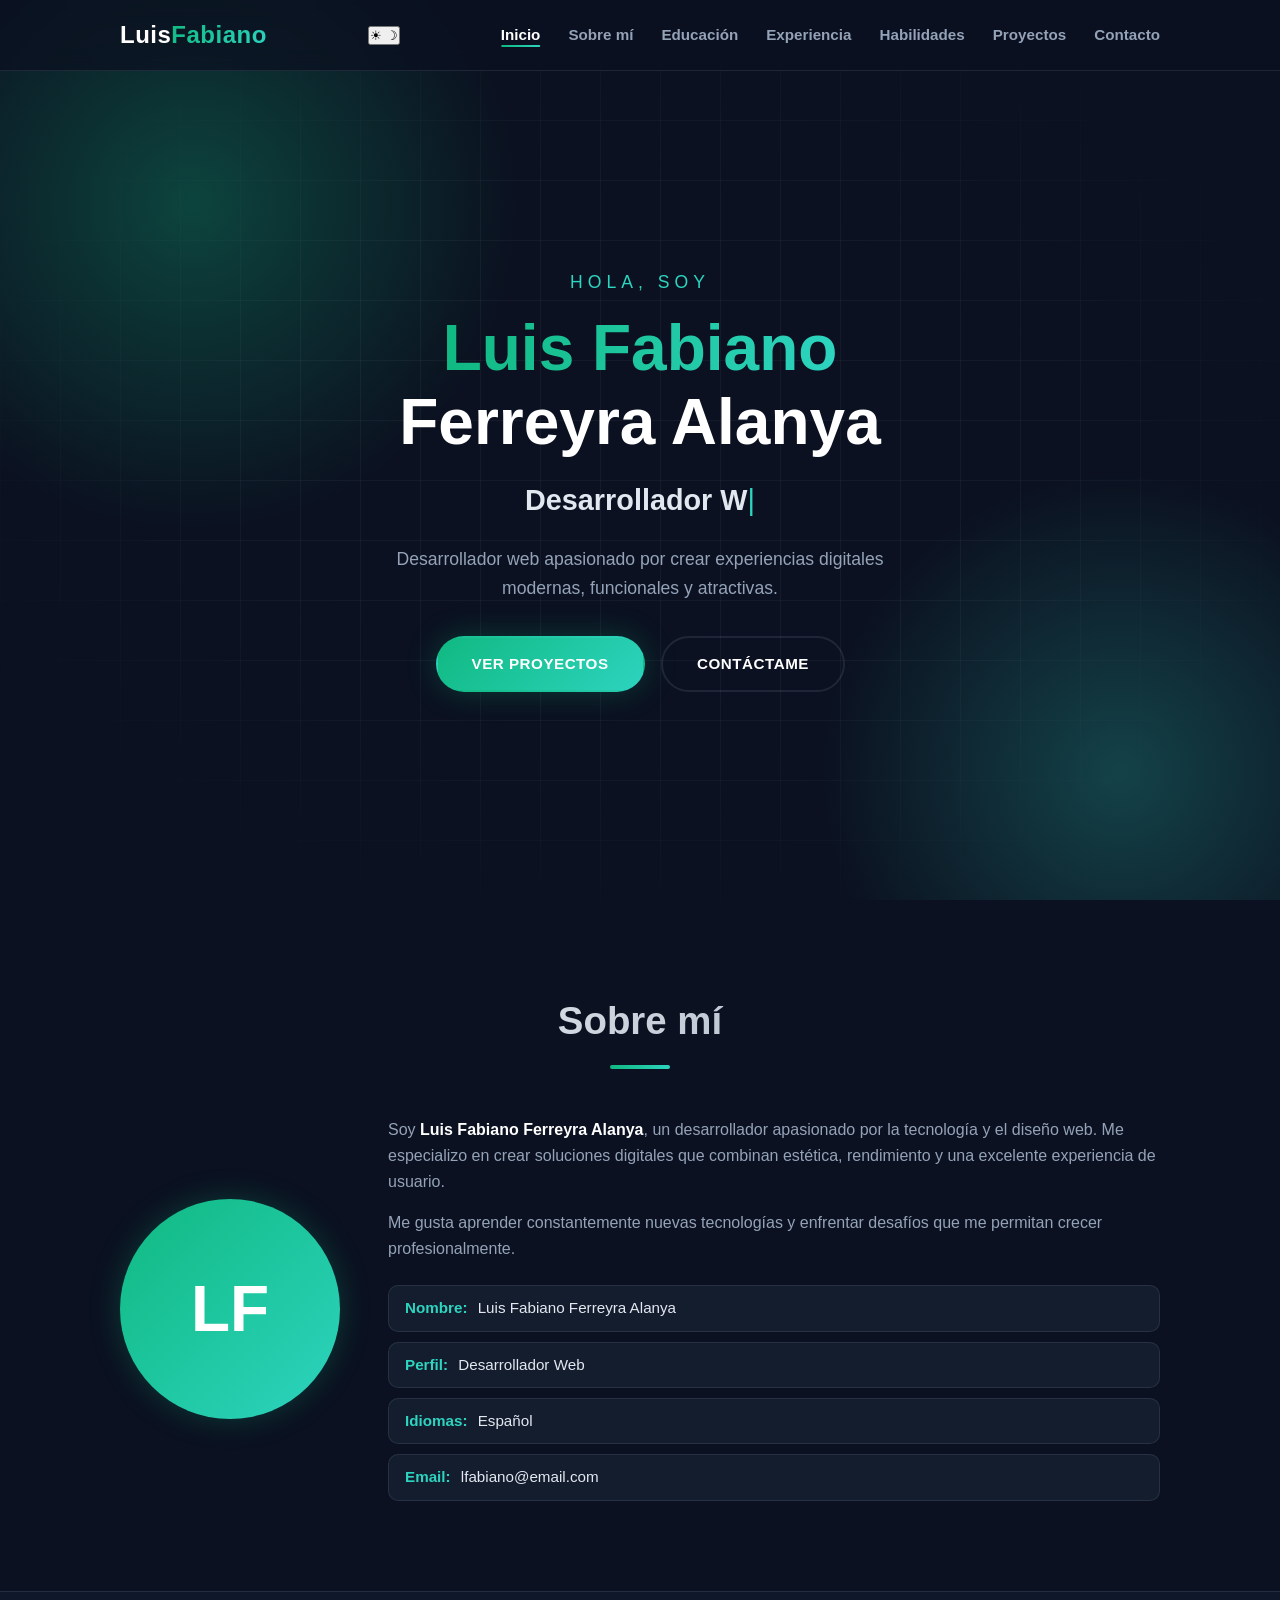
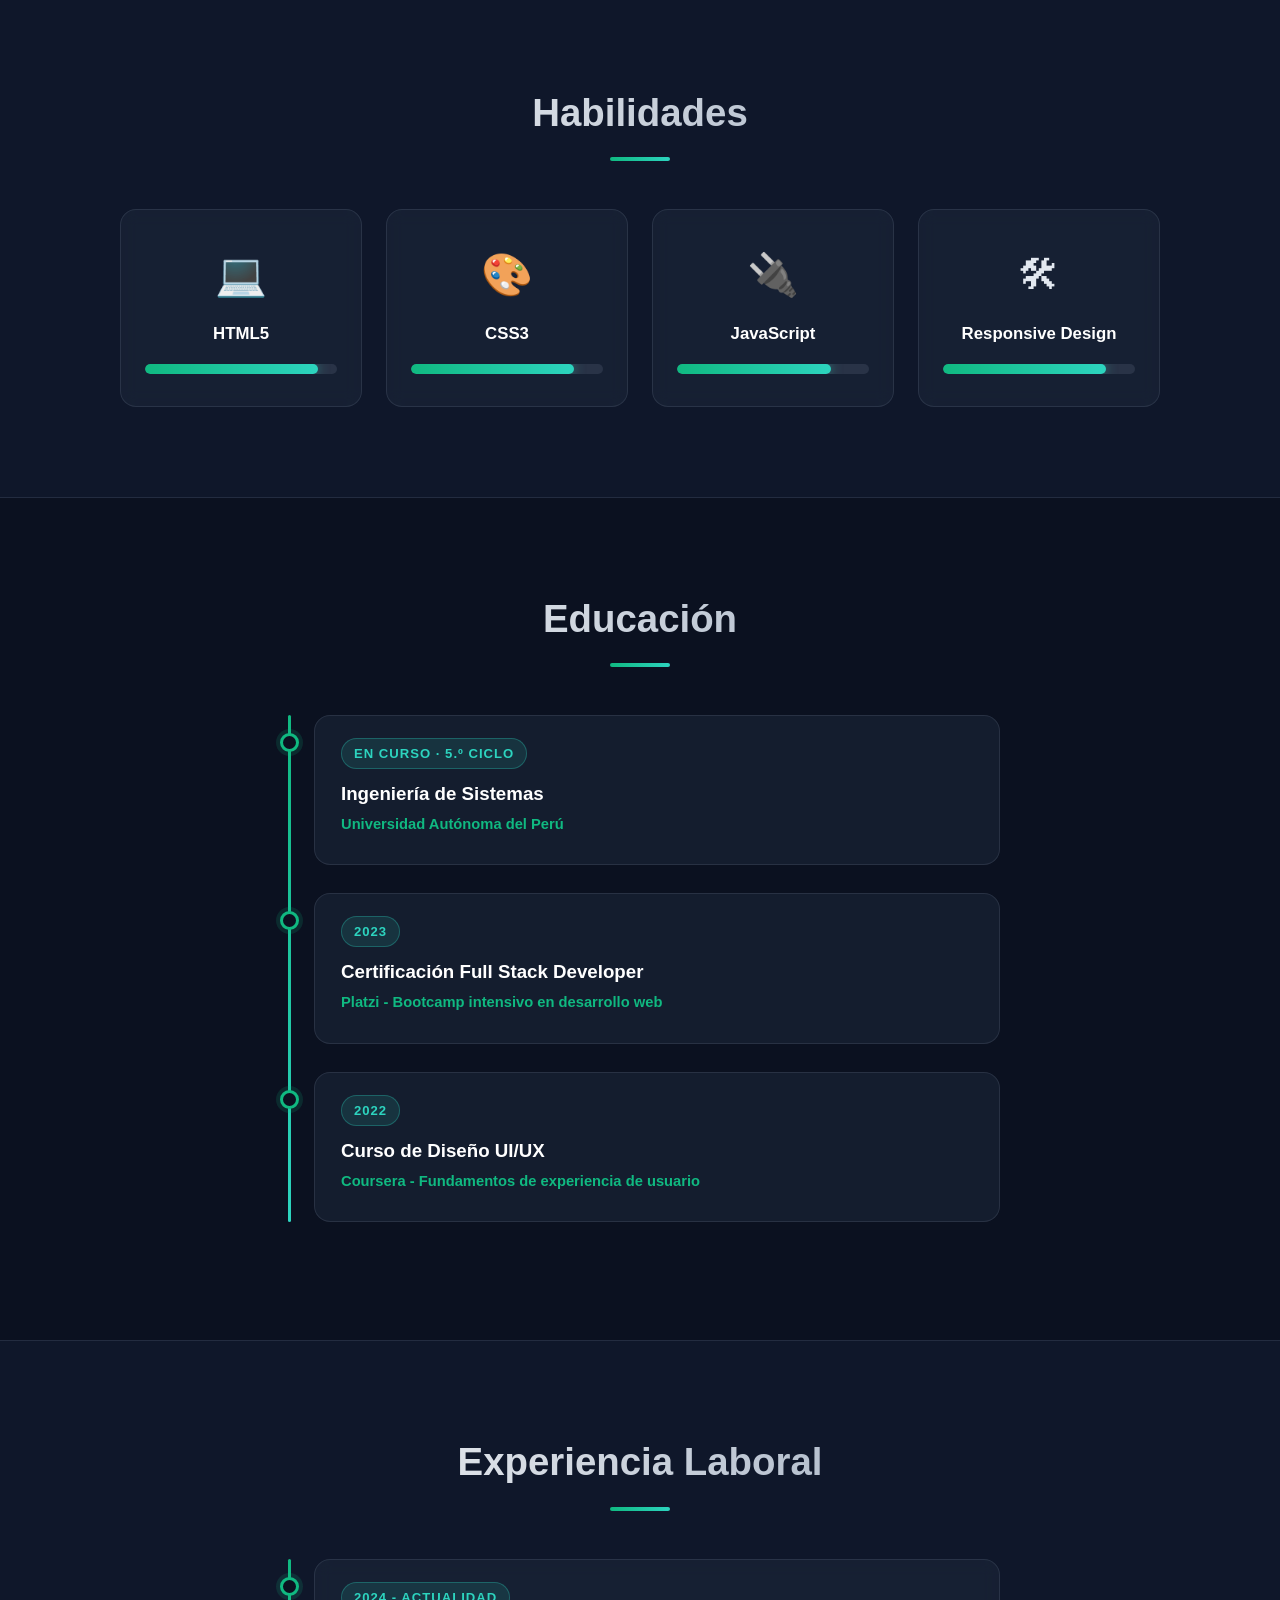
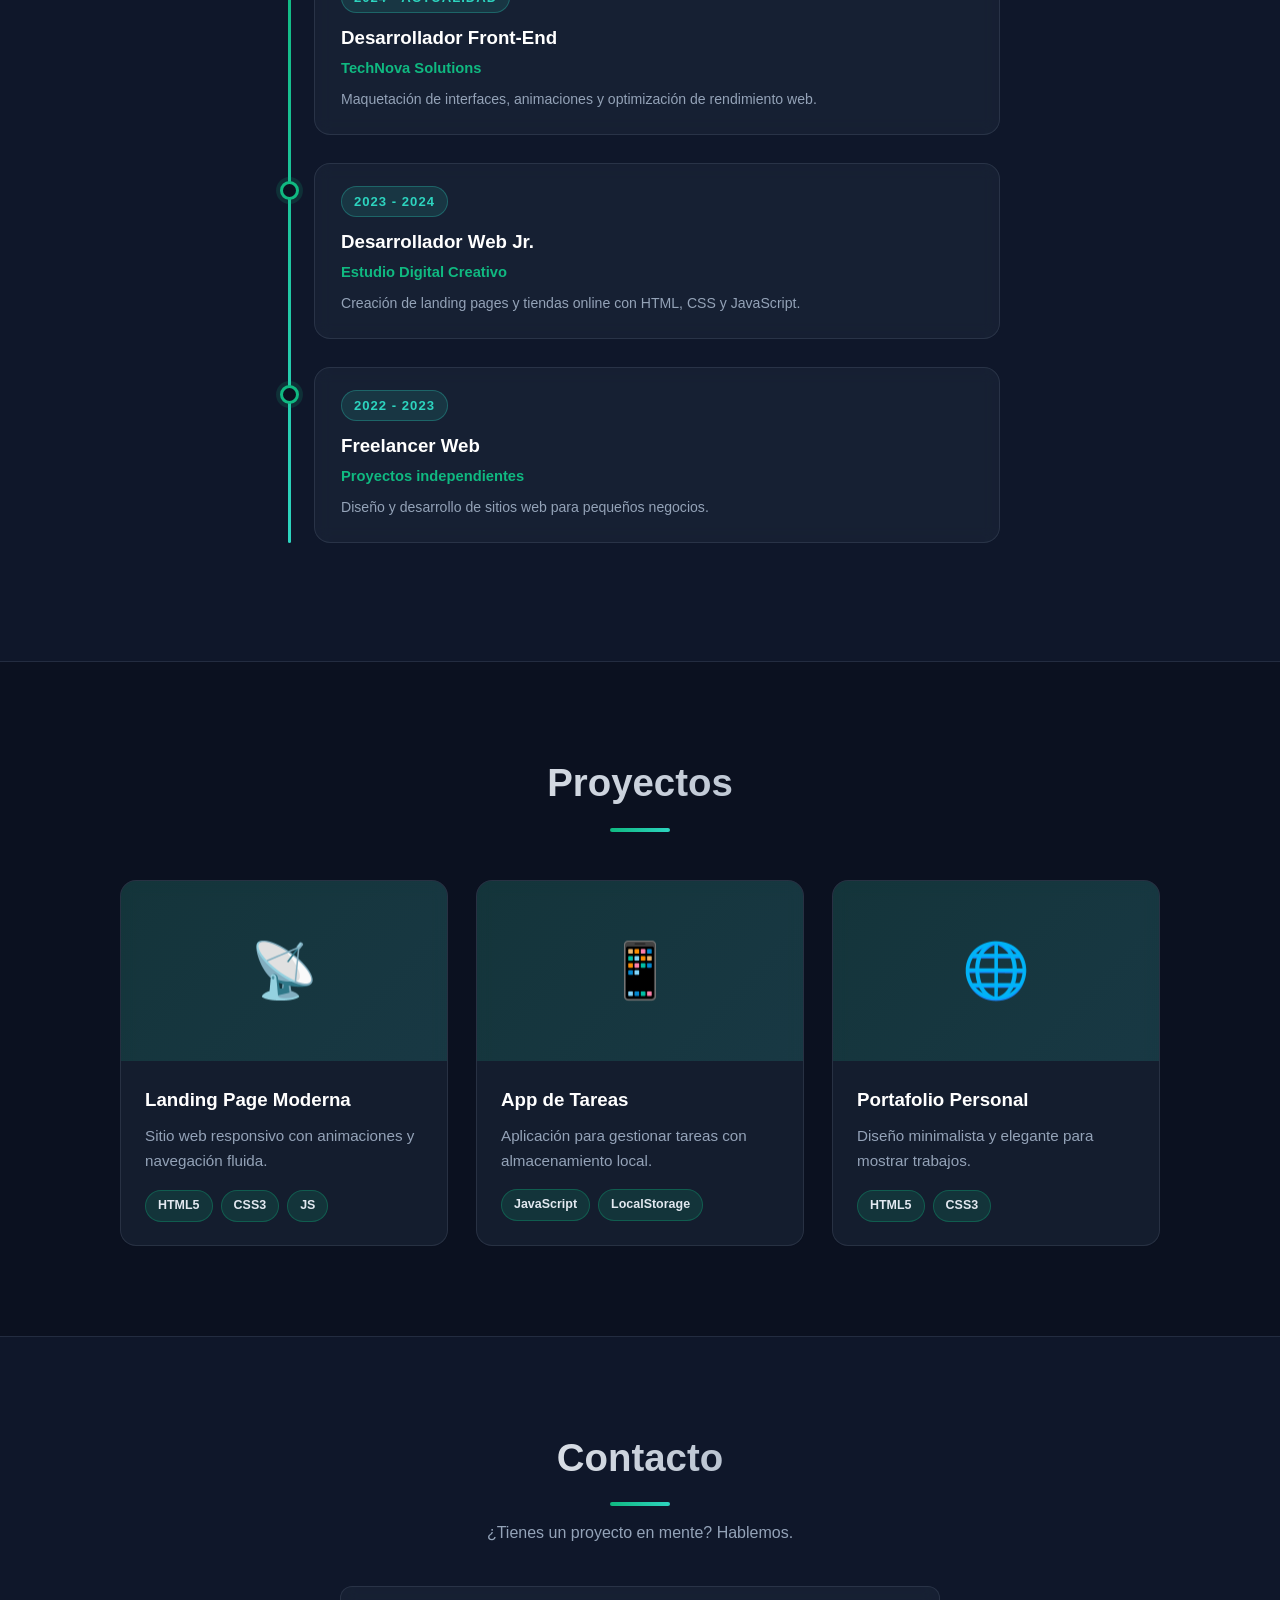
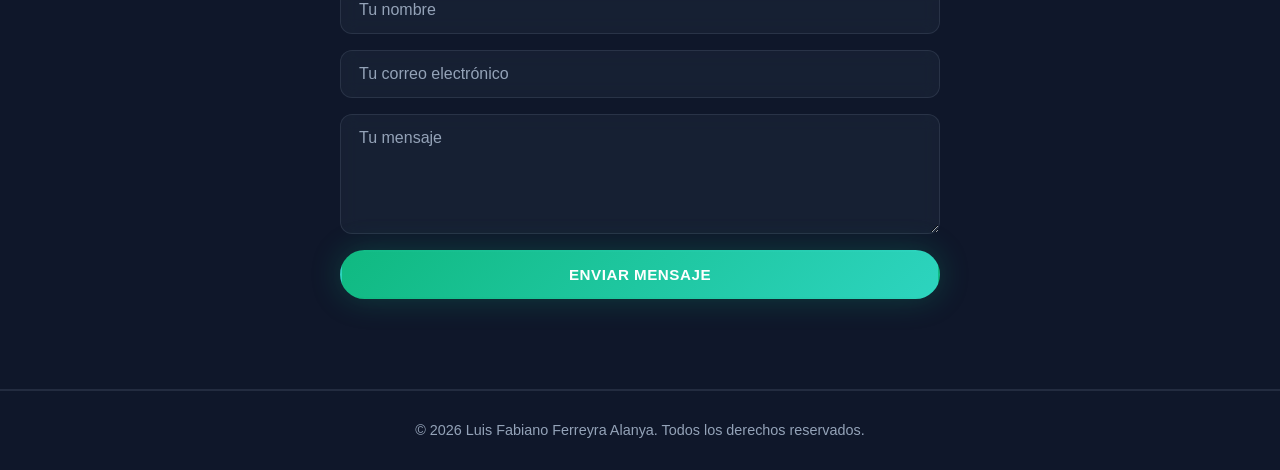
==== index.html @ 4f7f3948 "index.html" ====
<!DOCTYPE html>
<html lang="es">
<head>
  <meta charset="UTF-8">
  <meta name="viewport" content="width=device-width, initial-scale=1.0">
  <meta name="description" content="Portafolio profesional de Luis Fabiano Ferreyra Alanya - Desarrollador Web">
  <title>Luis Fabiano Ferreyra Alanya | Portafolio</title>
  <link rel="stylesheet" href="css/styles.css">
</head>
<body>

  <!-- Barra de navegación -->
  <header class="navbar">
    <div class="navbar__container">
      <a href="#inicio" class="navbar__logo">Luis<span>Fabiano</span></a>
      <div class="navbar__acciones">
        <button class="navbar__tema" id="temaBtn" aria-label="Cambiar tema">
          <span class="icono-sol" aria-hidden="true">&#9728;</span>
          <span class="icono-luna" aria-hidden="true">&#9789;</span>
        </button>
        <button class="navbar__toggle" id="menuToggle" aria-label="Abrir menú">
          <span></span><span></span><span></span>
        </button>
      </div>
      <nav class="navbar__menu" id="navMenu">
        <ul>
          <li><a href="#inicio" class="nav-link">Inicio</a></li>
          <li><a href="#sobre-mi" class="nav-link">Sobre mí</a></li>
          <li><a href="#educacion" class="nav-link">Educación</a></li>
          <li><a href="#experiencia" class="nav-link">Experiencia</a></li>
          <li><a href="#habilidades" class="nav-link">Habilidades</a></li>
          <li><a href="#proyectos" class="nav-link">Proyectos</a></li>
          <li><a href="#contacto" class="nav-link">Contacto</a></li>
        </ul>
      </nav>
    </div>
  </header>

  <!-- Hero -->
  <section id="inicio" class="hero">
    <div class="hero__content">
      <p class="hero__greeting">Hola, soy</p>
      <h1 class="hero__name"><span class="grad">Luis Fabiano</span><br>Ferreyra Alanya</h1>
      <h2 class="hero__rol" id="typed"></h2>
      <p class="hero__desc">
        Desarrollador web apasionado por crear experiencias digitales modernas,
        funcionales y atractivas.
      </p>
      <div class="hero__buttons">
        <a href="#proyectos" class="btn btn--primary">Ver proyectos</a>
        <a href="#contacto" class="btn btn--outline">Contáctame</a>
      </div>
    </div>
    <div class="hero__decoration">
      <div class="hero__circle"></div>
      <div class="hero__grid"></div>
    </div>
  </section>

  <!-- Sobre mí -->
  <section id="sobre-mi" class="section">
    <div class="container">
      <h2 class="section__title">Sobre mí</h2>
      <div class="sobre-mi">
        <div class="sobre-mi__avatar">LF</div>
        <div class="sobre-mi__texto">
          <p>
            Soy <strong>Luis Fabiano Ferreyra Alanya</strong>, un desarrollador
            apasionado por la tecnología y el diseño web. Me especializo en crear
            soluciones digitales que combinan estética, rendimiento y una excelente
            experiencia de usuario.
          </p>
          <p>
            Me gusta aprender constantemente nuevas tecnologías y enfrentar desafíos
            que me permitan crecer profesionalmente.
          </p>
          <div class="sobre-mi__datos">
            <div><span>Nombre:</span> Luis Fabiano Ferreyra Alanya</div>
            <div><span>Perfil:</span> Desarrollador Web</div>
            <div><span>Idiomas:</span> Español</div>
            <div><span>Email:</span> lfabiano@email.com</div>
          </div>
        </div>
      </div>
    </div>
  </section>

  <!-- Habilidades -->
  <section id="habilidades" class="section section--alt">
    <div class="container">
      <h2 class="section__title">Habilidades</h2>
      <div class="skills">
        <div class="skill-card">
          <div class="skill-card__icon">&#128187;</div>
          <h3>HTML5</h3>
          <div class="progress"><div class="progress__bar" data-value="90"></div></div>
        </div>
        <div class="skill-card">
          <div class="skill-card__icon">&#127912;</div>
          <h3>CSS3</h3>
          <div class="progress"><div class="progress__bar" data-value="85"></div></div>
        </div>
        <div class="skill-card">
          <div class="skill-card__icon">&#128268;</div>
          <h3>JavaScript</h3>
          <div class="progress"><div class="progress__bar" data-value="80"></div></div>
        </div>
        <div class="skill-card">
          <div class="skill-card__icon">&#128736;</div>
          <h3>Responsive Design</h3>
          <div class="progress"><div class="progress__bar" data-value="85"></div></div>
        </div>
      </div>
    </div>
  </section>

  <!-- Educación -->
  <section id="educacion" class="section">
    <div class="container">
      <h2 class="section__title">Educación</h2>
      <div class="timeline">
        <div class="timeline__item">
          <div class="timeline__punto"></div>
          <div class="timeline__card">
            <span class="timeline__fecha">En curso · 5.º ciclo</span>
            <h3>Ingeniería de Sistemas</h3>
            <p>Universidad Autónoma del Perú</p>
          </div>
        </div>
        <div class="timeline__item">
          <div class="timeline__punto"></div>
          <div class="timeline__card">
            <span class="timeline__fecha">2023</span>
            <h3>Certificación Full Stack Developer</h3>
            <p>Platzi - Bootcamp intensivo en desarrollo web</p>
          </div>
        </div>
        <div class="timeline__item">
          <div class="timeline__punto"></div>
          <div class="timeline__card">
            <span class="timeline__fecha">2022</span>
            <h3>Curso de Diseño UI/UX</h3>
            <p>Coursera - Fundamentos de experiencia de usuario</p>
          </div>
        </div>
      </div>
    </div>
  </section>

  <!-- Experiencia laboral -->
  <section id="experiencia" class="section section--alt">
    <div class="container">
      <h2 class="section__title">Experiencia Laboral</h2>
      <div class="timeline">
        <div class="timeline__item">
          <div class="timeline__punto"></div>
          <div class="timeline__card">
            <span class="timeline__fecha">2024 - Actualidad</span>
            <h3>Desarrollador Front-End</h3>
            <p>TechNova Solutions</p>
            <small>Maquetación de interfaces, animaciones y optimización de rendimiento web.</small>
          </div>
        </div>
        <div class="timeline__item">
          <div class="timeline__punto"></div>
          <div class="timeline__card">
            <span class="timeline__fecha">2023 - 2024</span>
            <h3>Desarrollador Web Jr.</h3>
            <p>Estudio Digital Creativo</p>
            <small>Creación de landing pages y tiendas online con HTML, CSS y JavaScript.</small>
          </div>
        </div>
        <div class="timeline__item">
          <div class="timeline__punto"></div>
          <div class="timeline__card">
            <span class="timeline__fecha">2022 - 2023</span>
            <h3>Freelancer Web</h3>
            <p>Proyectos independientes</p>
            <small>Diseño y desarrollo de sitios web para pequeños negocios.</small>
          </div>
        </div>
      </div>
    </div>
  </section>

  <!-- Proyectos -->
  <section id="proyectos" class="section">
    <div class="container">
      <h2 class="section__title">Proyectos</h2>
      <div class="proyectos">
        <article class="project-card" data-categoria="web">
          <div class="project-card__img">&#128225;</div>
          <div class="project-card__body">
            <h3>Landing Page Moderna</h3>
            <p>Sitio web responsivo con animaciones y navegación fluida.</p>
            <div class="project-card__tags">
              <span>HTML5</span><span>CSS3</span><span>JS</span>
            </div>
          </div>
        </article>
        <article class="project-card" data-categoria="app">
          <div class="project-card__img">&#128241;</div>
          <div class="project-card__body">
            <h3>App de Tareas</h3>
            <p>Aplicación para gestionar tareas con almacenamiento local.</p>
            <div class="project-card__tags">
              <span>JavaScript</span><span>LocalStorage</span>
            </div>
          </div>
        </article>
        <article class="project-card" data-categoria="web">
          <div class="project-card__img">&#127760;</div>
          <div class="project-card__body">
            <h3>Portafolio Personal</h3>
            <p>Diseño minimalista y elegante para mostrar trabajos.</p>
            <div class="project-card__tags">
              <span>HTML5</span><span>CSS3</span>
            </div>
          </div>
        </article>
      </div>
    </div>
  </section>

  <!-- Contacto -->
  <section id="contacto" class="section section--alt">
    <div class="container container--narrow">
      <h2 class="section__title">Contacto</h2>
      <p class="section__sub">¿Tienes un proyecto en mente? Hablemos.</p>
      <form id="formulario" class="form" novalidate>
        <input type="text" id="nombre" name="nombre" placeholder="Tu nombre" required>
        <input type="email" id="email" name="email" placeholder="Tu correo electrónico" required>
        <textarea id="mensaje" name="mensaje" rows="5" placeholder="Tu mensaje" required></textarea>
        <p class="form__error" id="formError"></p>
        <button type="submit" class="btn btn--primary btn--full">Enviar mensaje</button>
      </form>
    </div>
  </section>

  <footer class="footer">
    <p>&copy; <span id="anio"></span> Luis Fabiano Ferreyra Alanya. Todos los derechos reservados.</p>
  </footer>

  <button class="scroll-top" id="scrollTop" aria-label="Volver arriba">&#8593;</button>

  <script src="js/script.js"></script>
</body>
</html>
---- css/styles.css ----
:root {
  --color-primario: #10b981;
  --color-primario-oscuro: #059669;
  --color-secundario: #2dd4bf;
  --color-texto: #e2e8f0;
  --color-texto-claro: #94a3b8;
  --color-fondo: #0b1120;
  --color-fondo-alt: #0f172a;
  --color-card: rgba(30, 41, 59, 0.55);
  --color-borde: rgba(148, 163, 184, 0.15);
  --color-blanco: #ffffff;
  --sombra: 0 10px 40px rgba(0, 0, 0, 0.45);
  --sombra-brillo: 0 0 30px rgba(16, 185, 129, 0.25);
  --radio: 16px;
  --transicion: all 0.3s ease;
}

* {
  margin: 0;
  padding: 0;
  box-sizing: border-box;
}

html {
  scroll-behavior: smooth;
}

body {
  font-family: 'Segoe UI', Tahoma, Geneva, Verdana, sans-serif;
  color: var(--color-texto);
  background: var(--color-fondo);
  line-height: 1.6;
  overflow-x: hidden;
}

::-webkit-scrollbar {
  width: 10px;
}

::-webkit-scrollbar-track {
  background: var(--color-fondo);
}

::-webkit-scrollbar-thumb {
  background: linear-gradient(var(--color-primario), var(--color-secundario));
  border-radius: 50px;
}

a {
  text-decoration: none;
  color: inherit;
}

img {
  max-width: 100%;
  display: block;
}

.container {
  max-width: 1080px;
  margin: 0 auto;
  padding: 0 20px;
}

.container--narrow {
  max-width: 640px;
}

/* ============ NAVBAR ============ */
.navbar {
  position: fixed;
  top: 0;
  left: 0;
  width: 100%;
  z-index: 1000;
  background: rgba(11, 17, 32, 0.75);
  backdrop-filter: blur(12px);
  border-bottom: 1px solid var(--color-borde);
  transition: var(--transicion);
}

.navbar__container {
  max-width: 1080px;
  margin: 0 auto;
  padding: 16px 20px;
  display: flex;
  align-items: center;
  justify-content: space-between;
}

.navbar__logo {
  font-size: 1.5rem;
  font-weight: 800;
  color: var(--color-blanco);
  letter-spacing: 0.5px;
}

.navbar__logo span {
  background: linear-gradient(135deg, var(--color-primario), var(--color-secundario));
  -webkit-background-clip: text;
  background-clip: text;
  -webkit-text-fill-color: transparent;
}

.navbar__menu ul {
  list-style: none;
  display: flex;
  gap: 28px;
}

.navbar__menu a {
  font-weight: 600;
  font-size: 0.95rem;
  color: var(--color-texto-claro);
  position: relative;
  transition: var(--transicion);
}

.navbar__menu a::after {
  content: '';
  position: absolute;
  bottom: -4px;
  left: 50%;
  transform: translateX(-50%);
  width: 0;
  height: 2px;
  border-radius: 2px;
  background: linear-gradient(90deg, var(--color-primario), var(--color-secundario));
  transition: var(--transicion);
}

.navbar__menu a:hover,
.navbar__menu a.activo {
  color: var(--color-blanco);
}

.navbar__menu a:hover::after,
.navbar__menu a.activo::after {
  width: 100%;
}

.navbar__toggle {
  display: none;
  flex-direction: column;
  gap: 5px;
  background: none;
  border: none;
  cursor: pointer;
  padding: 4px;
}

.navbar__toggle span {
  width: 26px;
  height: 3px;
  background: var(--color-texto);
  border-radius: 3px;
  transition: var(--transicion);
}

.navbar__toggle.abierto span:nth-child(1) {
  transform: translateY(8px) rotate(45deg);
}

.navbar__toggle.abierto span:nth-child(2) {
  opacity: 0;
}

.navbar__toggle.abierto span:nth-child(3) {
  transform: translateY(-8px) rotate(-45deg);
}

/* ============ HERO ============ */
.hero {
  min-height: 100vh;
  display: flex;
  align-items: center;
  justify-content: center;
  position: relative;
  background: var(--color-fondo);
  color: var(--color-blanco);
  text-align: center;
  padding: 120px 20px 60px;
  overflow: hidden;
  isolation: isolate;
}

.hero::before {
  content: '';
  position: absolute;
  z-index: -2;
  top: -20%;
  left: -15%;
  width: 60vw;
  height: 60vw;
  border-radius: 50%;
  background: radial-gradient(circle at center, rgba(16, 185, 129, 0.3), transparent 60%);
  animation: blob 12s ease-in-out infinite alternate;
}

.hero::after {
  content: '';
  position: absolute;
  z-index: -2;
  bottom: -25%;
  right: -15%;
  width: 55vw;
  height: 55vw;
  border-radius: 50%;
  background: radial-gradient(circle at center, rgba(45, 212, 191, 0.25), transparent 60%);
  animation: blob2 14s ease-in-out infinite alternate;
}

@keyframes blob {
  0% { transform: translate(0, 0) scale(1); }
  100% { transform: translate(60px, 60px) scale(1.15); }
}

@keyframes blob2 {
  0% { transform: translate(0, 0) scale(1); }
  100% { transform: translate(-50px, -40px) scale(1.2); }
}

.hero__grid {
  position: absolute;
  z-index: -1;
  width: 100%;
  height: 100%;
  background-image: linear-gradient(rgba(148, 163, 184, 0.07) 1px, transparent 1px),
    linear-gradient(90deg, rgba(148, 163, 184, 0.07) 1px, transparent 1px);
  background-size: 60px 60px;
  top: 0;
  left: 0;
  mask-image: radial-gradient(ellipse at center, black 40%, transparent 80%);
  -webkit-mask-image: radial-gradient(ellipse at center, black 40%, transparent 80%);
}

.hero__content {
  position: relative;
  z-index: 2;
  max-width: 800px;
  animation: aparecer 1s ease both;
}

@keyframes aparecer {
  from { opacity: 0; transform: translateY(30px); }
  to { opacity: 1; transform: translateY(0); }
}

.hero__greeting {
  font-size: 1.1rem;
  letter-spacing: 5px;
  text-transform: uppercase;
  color: var(--color-secundario);
  margin-bottom: 16px;
}

.hero__name {
  font-size: clamp(2.4rem, 6vw, 4rem);
  font-weight: 800;
  line-height: 1.15;
  margin-bottom: 18px;
}

.hero__name .grad {
  background: linear-gradient(90deg, var(--color-primario), var(--color-secundario));
  -webkit-background-clip: text;
  background-clip: text;
  -webkit-text-fill-color: transparent;
  animation: brillo 3s ease-in-out infinite;
}

@keyframes brillo {
  0%, 100% { filter: brightness(1); }
  50% { filter: brightness(1.35); }
}

.hero__rol {
  font-size: clamp(1.2rem, 3vw, 1.8rem);
  font-weight: 600;
  min-height: 1.5em;
  margin-bottom: 22px;
  color: var(--color-texto);
}

.hero__rol::after {
  content: '|';
  animation: parpadeo 0.8s infinite;
  font-weight: 400;
  color: var(--color-secundario);
}

@keyframes parpadeo {
  0%, 100% { opacity: 1; }
  50% { opacity: 0; }
}

.hero__desc {
  max-width: 560px;
  margin: 0 auto 34px;
  font-size: 1.1rem;
  color: var(--color-texto-claro);
}

.btn {
  display: inline-block;
  padding: 14px 34px;
  border-radius: 50px;
  font-weight: 700;
  font-size: 0.95rem;
  letter-spacing: 0.5px;
  transition: var(--transicion);
  border: 2px solid transparent;
  cursor: pointer;
  text-transform: uppercase;
  position: relative;
  overflow: hidden;
}

.btn--primary:hover {
  transform: translateY(-3px);
  box-shadow: 0 12px 35px rgba(16, 185, 129, 0.35);
}

.btn--primary {
  background: linear-gradient(135deg, var(--color-primario), var(--color-secundario));
  color: var(--color-blanco);
  box-shadow: var(--sombra-brillo);
}

.btn--primary::after {
  content: '';
  position: absolute;
  top: 0;
  left: -100%;
  width: 100%;
  height: 100%;
  background: linear-gradient(90deg, transparent, rgba(255, 255, 255, 0.25), transparent);
  transition: left 0.6s ease;
}

.btn--primary:hover::after {
  left: 100%;
}

.btn--outline {
  background: transparent;
  color: var(--color-blanco);
  border-color: var(--color-borde);
  backdrop-filter: blur(6px);
}

.btn--outline:hover {
  border-color: var(--color-secundario);
  color: var(--color-secundario);
  transform: translateY(-3px);
  box-shadow: 0 12px 30px rgba(45, 212, 191, 0.2);
}

.btn--full {
  width: 100%;
}

.hero__buttons {
  display: flex;
  gap: 16px;
  justify-content: center;
  flex-wrap: wrap;
}

/* ============ SECCIONES ============ */
.section {
  padding: 90px 0;
  position: relative;
}

.section--alt {
  background: var(--color-fondo-alt);
  border-top: 1px solid var(--color-borde);
  border-bottom: 1px solid var(--color-borde);
}

.section__title {
  font-size: clamp(1.8rem, 4vw, 2.4rem);
  text-align: center;
  margin-bottom: 14px;
  position: relative;
  padding-bottom: 18px;
  background: linear-gradient(90deg, var(--color-blanco), var(--color-texto-claro));
  -webkit-background-clip: text;
  background-clip: text;
  -webkit-text-fill-color: transparent;
}

.section__title::after {
  content: '';
  position: absolute;
  bottom: 0;
  left: 50%;
  transform: translateX(-50%);
  width: 60px;
  height: 4px;
  border-radius: 4px;
  background: linear-gradient(90deg, var(--color-primario), var(--color-secundario));
  animation: linea 3s ease-in-out infinite;
}

@keyframes linea {
  0%, 100% { width: 60px; }
  50% { width: 100px; }
}

.section__sub {
  text-align: center;
  color: var(--color-texto-claro);
  margin-bottom: 40px;
}

/* ============ SOBRE MÍ ============ */
.sobre-mi {
  display: grid;
  grid-template-columns: auto 1fr;
  gap: 48px;
  align-items: center;
  margin-top: 48px;
}

.sobre-mi__avatar {
  width: 220px;
  height: 220px;
  border-radius: 50%;
  display: flex;
  align-items: center;
  justify-content: center;
  font-size: 4rem;
  font-weight: 800;
  color: var(--color-blanco);
  background: linear-gradient(135deg, var(--color-primario), var(--color-secundario));
  box-shadow: var(--sombra-brillo);
  animation: girar-suave 8s ease-in-out infinite;
}

@keyframes girar-suave {
  0%, 100% { transform: rotate(0deg) scale(1); }
  50% { transform: rotate(4deg) scale(1.04); }
}

.sobre-mi__texto p {
  color: var(--color-texto-claro);
  margin-bottom: 16px;
}

.sobre-mi__texto strong {
  color: var(--color-blanco);
}

.sobre-mi__datos {
  margin-top: 24px;
  display: grid;
  gap: 10px;
}

.sobre-mi__datos div {
  font-size: 0.95rem;
  padding: 10px 16px;
  background: var(--color-card);
  border: 1px solid var(--color-borde);
  border-radius: 10px;
  backdrop-filter: blur(8px);
  transition: var(--transicion);
}

.sobre-mi__datos div:hover {
  border-color: var(--color-primario);
  transform: translateX(6px);
  box-shadow: var(--sombra-brillo);
}

.sobre-mi__datos span {
  font-weight: 700;
  color: var(--color-secundario);
  margin-right: 6px;
}

/* ============ HABILIDADES ============ */
.skills {
  display: grid;
  grid-template-columns: repeat(auto-fit, minmax(230px, 1fr));
  gap: 24px;
  margin-top: 48px;
}

.skill-card {
  background: var(--color-card);
  border: 1px solid var(--color-borde);
  border-radius: var(--radio);
  backdrop-filter: blur(8px);
  padding: 32px 24px;
  text-align: center;
  transition: var(--transicion);
  position: relative;
  overflow: hidden;
}

.skill-card::before {
  content: '';
  position: absolute;
  top: 0;
  left: 0;
  width: 100%;
  height: 3px;
  background: linear-gradient(90deg, var(--color-primario), var(--color-secundario));
  transform: scaleX(0);
  transform-origin: left;
  transition: transform 0.5s ease;
}

.skill-card:hover {
  transform: translateY(-8px);
  border-color: rgba(16, 185, 129, 0.5);
  box-shadow: var(--sombra-brillo);
}

.skill-card:hover::before {
  transform: scaleX(1);
}

.skill-card__icon {
  font-size: 2.6rem;
  margin-bottom: 12px;
  display: inline-block;
  animation: rebotar 3s ease-in-out infinite;
}

.skill-card:nth-child(2) .skill-card__icon { animation-delay: 0.3s; }
.skill-card:nth-child(3) .skill-card__icon { animation-delay: 0.6s; }
.skill-card:nth-child(4) .skill-card__icon { animation-delay: 0.9s; }

@keyframes rebotar {
  0%, 100% { transform: translateY(0); }
  50% { transform: translateY(-8px); }
}

.skill-card h3 {
  margin-bottom: 16px;
  font-size: 1.05rem;
  color: var(--color-blanco);
}

.progress {
  background: rgba(148, 163, 184, 0.15);
  border-radius: 50px;
  height: 10px;
  overflow: hidden;
}

.progress__bar {
  height: 100%;
  width: 0;
  border-radius: 50px;
  background: linear-gradient(90deg, var(--color-primario), var(--color-secundario));
  box-shadow: 0 0 12px rgba(45, 212, 191, 0.5);
  transition: width 1.4s cubic-bezier(0.4, 0, 0.2, 1);
}

/* ============ PROYECTOS ============ */
.proyectos {
  display: grid;
  grid-template-columns: repeat(auto-fit, minmax(280px, 1fr));
  gap: 28px;
  margin-top: 48px;
}

.project-card {
  background: var(--color-card);
  border: 1px solid var(--color-borde);
  border-radius: var(--radio);
  backdrop-filter: blur(8px);
  overflow: hidden;
  transition: var(--transicion);
  position: relative;
}

.project-card:hover {
  transform: translateY(-8px) scale(1.01);
  border-color: rgba(45, 212, 191, 0.5);
  box-shadow: 0 20px 50px rgba(0, 0, 0, 0.5), var(--sombra-brillo);
}

.project-card__img {
  height: 180px;
  display: flex;
  align-items: center;
  justify-content: center;
  font-size: 3.4rem;
  background: linear-gradient(135deg, rgba(16, 185, 129, 0.15), rgba(45, 212, 191, 0.15));
  color: var(--color-secundario);
  transition: var(--transicion);
}

.project-card:hover .project-card__img {
  transform: scale(1.08);
  color: var(--color-primario);
}

.project-card__body {
  padding: 24px;
}

.project-card__body h3 {
  margin-bottom: 10px;
  color: var(--color-blanco);
  transition: var(--transicion);
}

.project-card:hover .project-card__body h3 {
  color: var(--color-secundario);
}

.project-card__body p {
  color: var(--color-texto-claro);
  font-size: 0.95rem;
  margin-bottom: 16px;
}

.project-card__tags {
  display: flex;
  gap: 8px;
  flex-wrap: wrap;
}

.project-card__tags span {
  background: rgba(16, 185, 129, 0.15);
  color: var(--color-texto);
  font-size: 0.78rem;
  font-weight: 600;
  padding: 5px 12px;
  border-radius: 50px;
  border: 1px solid rgba(16, 185, 129, 0.3);
}

/* ============ CONTACTO ============ */
.form {
  display: grid;
  gap: 16px;
  margin-top: 40px;
}

.form input,
.form textarea {
  width: 100%;
  padding: 14px 18px;
  border: 1px solid var(--color-borde);
  border-radius: 12px;
  font-size: 1rem;
  font-family: inherit;
  background: var(--color-card);
  color: var(--color-texto);
  backdrop-filter: blur(8px);
  transition: var(--transicion);
  resize: vertical;
}

.form input::placeholder,
.form textarea::placeholder {
  color: var(--color-texto-claro);
}

.form input:focus,
.form textarea:focus {
  outline: none;
  border-color: var(--color-primario);
  box-shadow: 0 0 0 4px rgba(16, 185, 129, 0.15), var(--sombra-brillo);
}

.form input.error,
.form textarea.error {
  border-color: #ef4444;
}

.form__error {
  color: #f87171;
  font-weight: 600;
  font-size: 0.9rem;
  display: none;
}

.form__error.visible {
  display: block;
}

.form__exito {
  text-align: center;
  padding: 28px;
  background: rgba(34, 197, 94, 0.1);
  color: #4ade80;
  border: 1px solid rgba(34, 197, 94, 0.4);
  border-radius: 12px;
  font-weight: 600;
  animation: aparecer 0.5s ease both;
}

/* ============ FOOTER ============ */
.footer {
  background: var(--color-fondo-alt);
  border-top: 1px solid var(--color-borde);
  color: var(--color-texto-claro);
  text-align: center;
  padding: 28px 20px;
  font-size: 0.9rem;
}

.footer strong {
  color: var(--color-secundario);
}

/* ============ SCROLL TOP ============ */
.scroll-top {
  position: fixed;
  bottom: 24px;
  right: 24px;
  width: 46px;
  height: 46px;
  border-radius: 50%;
  border: 1px solid var(--color-borde);
  background: var(--color-card);
  color: var(--color-secundario);
  font-size: 1.2rem;
  cursor: pointer;
  backdrop-filter: blur(8px);
  opacity: 0;
  visibility: hidden;
  transform: translateY(16px);
  transition: var(--transicion);
  z-index: 900;
}

.scroll-top.visible {
  opacity: 1;
  visibility: visible;
  transform: translateY(0);
}

.scroll-top:hover {
  border-color: var(--color-secundario);
  box-shadow: 0 0 20px rgba(45, 212, 191, 0.4);
}

/* ============ REVEAL ============ */
.reveal {
  opacity: 0;
  transform: translateY(30px);
  transition: opacity 0.7s ease, transform 0.7s ease;
}

.reveal.visible {
  opacity: 1;
  transform: translateY(0);
}

/* ============ LÍNEA DE TIEMPO (Educación / Experiencia) ============ */
.timeline {
  position: relative;
  max-width: 720px;
  margin: 48px auto 0;
  padding-left: 34px;
}

.timeline::before {
  content: '';
  position: absolute;
  left: 8px;
  top: 0;
  bottom: 0;
  width: 3px;
  border-radius: 3px;
  background: linear-gradient(180deg, var(--color-primario), var(--color-secundario));
}

.timeline__item {
  position: relative;
  margin-bottom: 28px;
}

.timeline__punto {
  position: absolute;
  left: -34px;
  top: 18px;
  width: 19px;
  height: 19px;
  border-radius: 50%;
  background: var(--color-fondo);
  border: 3px solid var(--color-primario);
  box-shadow: 0 0 0 4px rgba(16, 185, 129, 0.15);
  transition: var(--transicion);
}

.timeline__item:hover .timeline__punto {
  background: var(--color-secundario);
  border-color: var(--color-secundario);
  transform: scale(1.2);
  box-shadow: 0 0 16px rgba(45, 212, 191, 0.6);
}

.timeline__card {
  background: var(--color-card);
  border: 1px solid var(--color-borde);
  border-radius: var(--radio);
  backdrop-filter: blur(8px);
  padding: 22px 26px;
  transition: var(--transicion);
}

.timeline__card:hover {
  transform: translateX(8px);
  border-color: rgba(16, 185, 129, 0.5);
  box-shadow: var(--sombra-brillo);
}

.timeline__fecha {
  display: inline-block;
  font-size: 0.82rem;
  font-weight: 700;
  letter-spacing: 1px;
  text-transform: uppercase;
  color: var(--color-secundario);
  background: rgba(45, 212, 191, 0.12);
  border: 1px solid rgba(45, 212, 191, 0.3);
  padding: 4px 12px;
  border-radius: 50px;
  margin-bottom: 10px;
}

.timeline__card h3 {
  color: var(--color-blanco);
  margin-bottom: 4px;
}

.timeline__card p {
  color: var(--color-primario);
  font-weight: 600;
  font-size: 0.92rem;
  margin-bottom: 6px;
}

.timeline__card small {
  color: var(--color-texto-claro);
  font-size: 0.88rem;
}

/* ============ PARTÍCULAS FLOTANTES (CSS puro) ============ */
body::before {
  content: '';
  position: fixed;
  top: 0;
  left: 0;
  width: 100%;
  height: 100%;
  z-index: -3;
  pointer-events: none;
  background-image:
    radial-gradient(circle at 20% 30%, rgba(16, 185, 129, 0.12) 0, transparent 30%),
    radial-gradient(circle at 80% 70%, rgba(45, 212, 191, 0.1) 0, transparent 30%);
}

/* ============ RESPONSIVE ============ */
@media (max-width: 860px) {
  .navbar__toggle {
    display: flex;
  }

  .navbar__menu {
    position: fixed;
    top: 0;
    right: -100%;
    width: 260px;
    height: 100vh;
    background: rgba(15, 23, 42, 0.97);
    backdrop-filter: blur(12px);
    border-left: 1px solid var(--color-borde);
    box-shadow: -8px 0 30px rgba(0, 0, 0, 0.4);
    padding: 80px 24px;
    transition: right 0.4s ease;
  }

  .navbar__menu.abierto {
    right: 0;
  }

  .navbar__menu ul {
    flex-direction: column;
    gap: 24px;
  }

  .sobre-mi {
    grid-template-columns: 1fr;
    text-align: center;
  }

  .sobre-mi__avatar {
    margin: 0 auto;
  }

  .sobre-mi__datos {
    text-align: left;
  }
}

@media (prefers-reduced-motion: reduce) {
  *, *::before, *::after {
    animation-duration: 0.01ms !important;
    transition-duration: 0.01ms !important;
  }
}
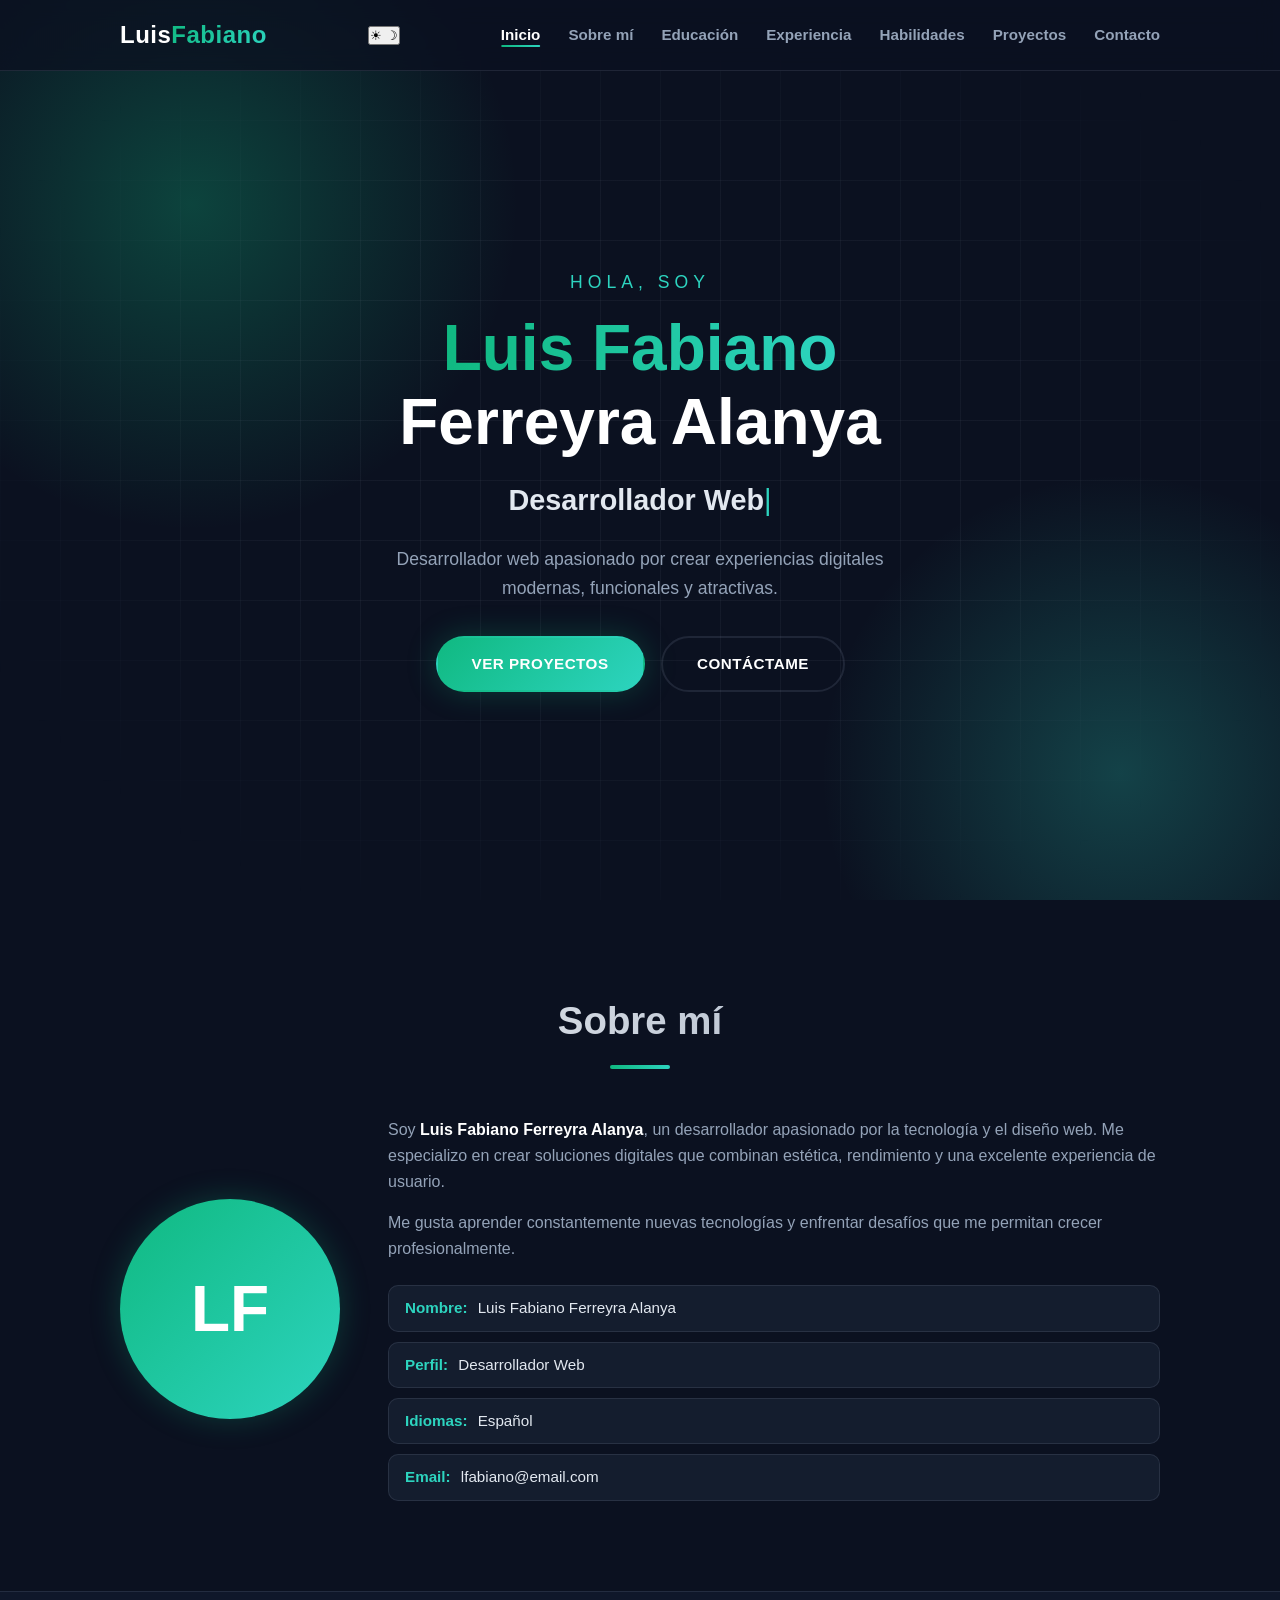
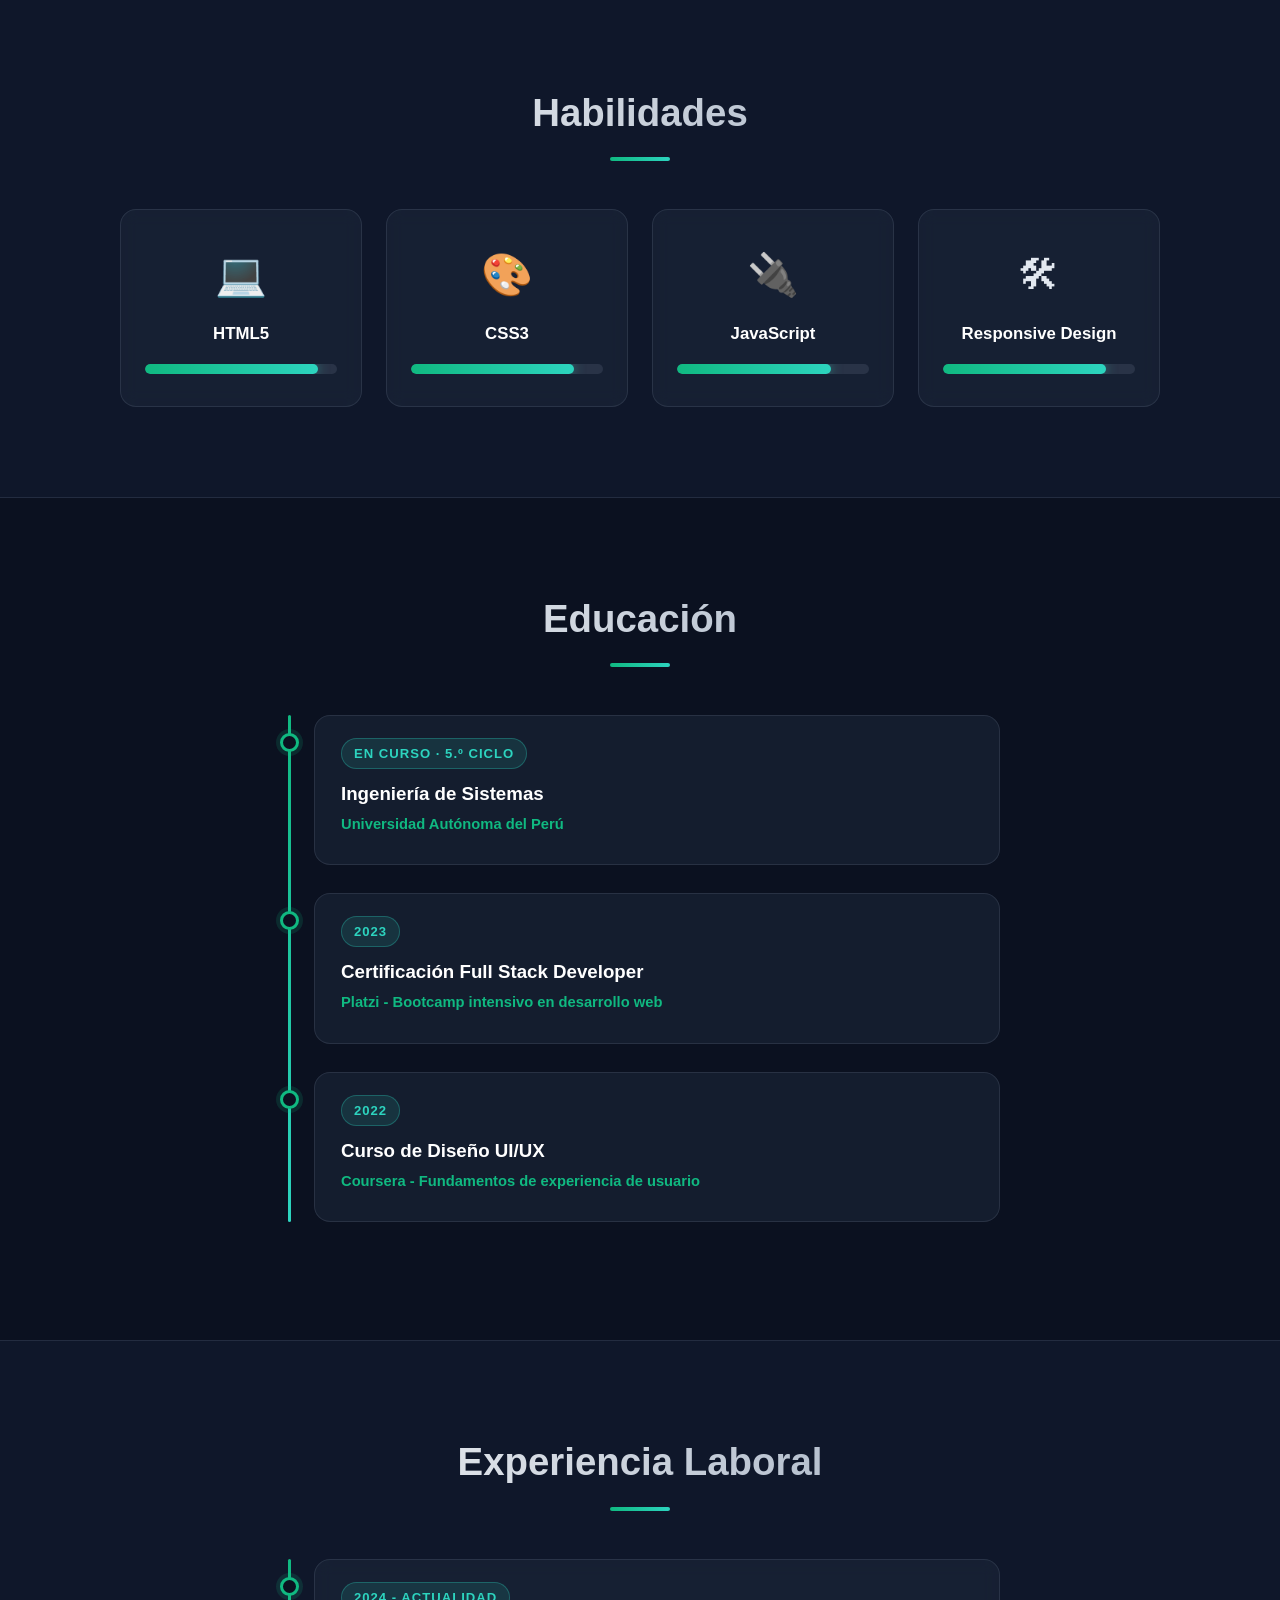
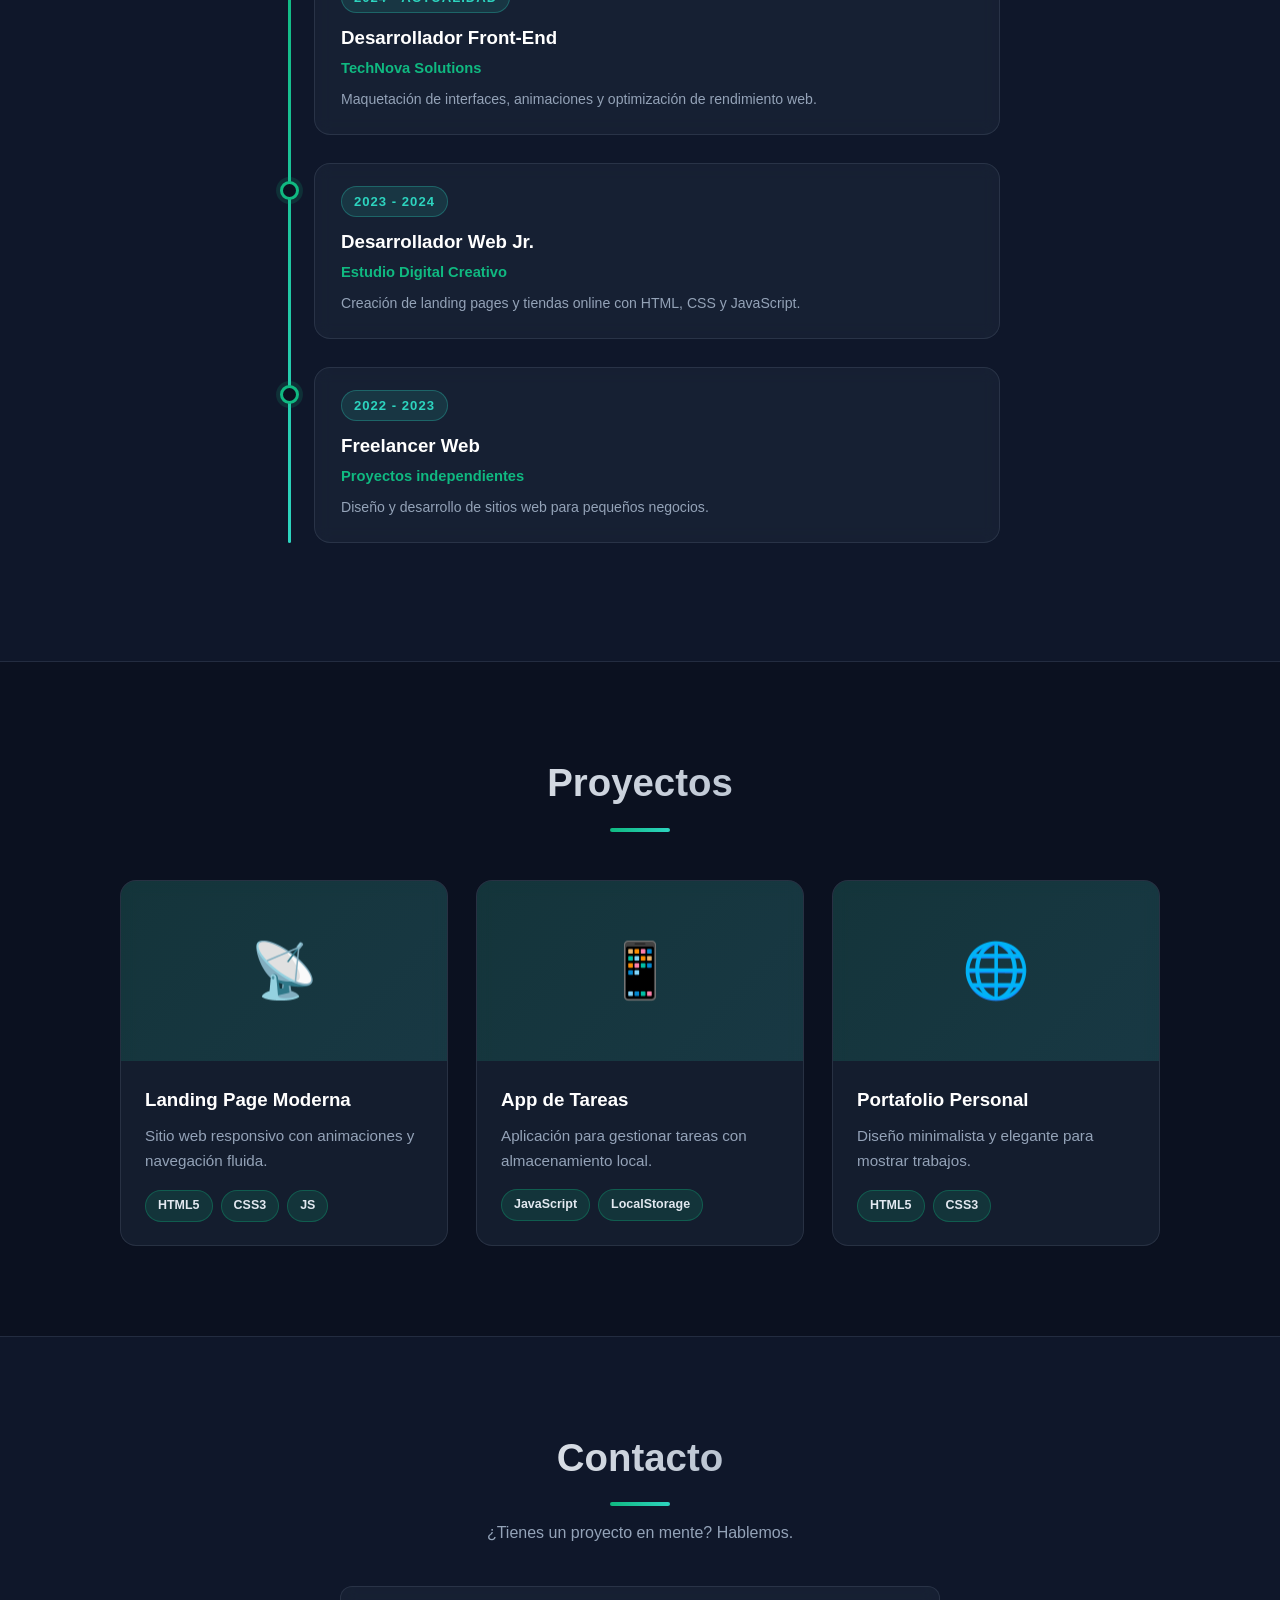
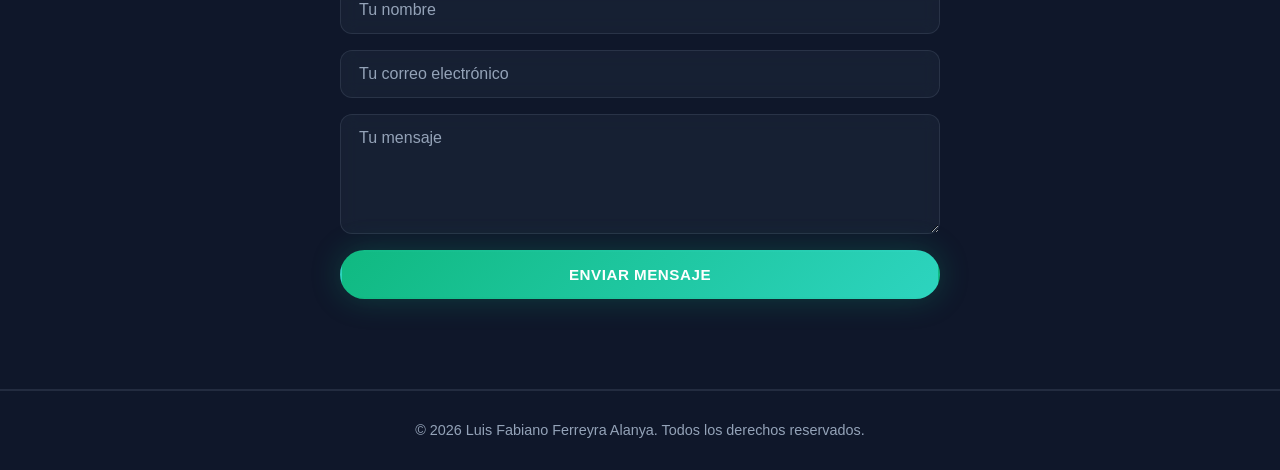
==== commit 68827d2c: "Add files via upload" ====
--- a/index.html
+++ b/index.html
@@ -245,4 +245,4 @@
 
   <script src="js/script.js"></script>
 </body>
-</html>
+</html>
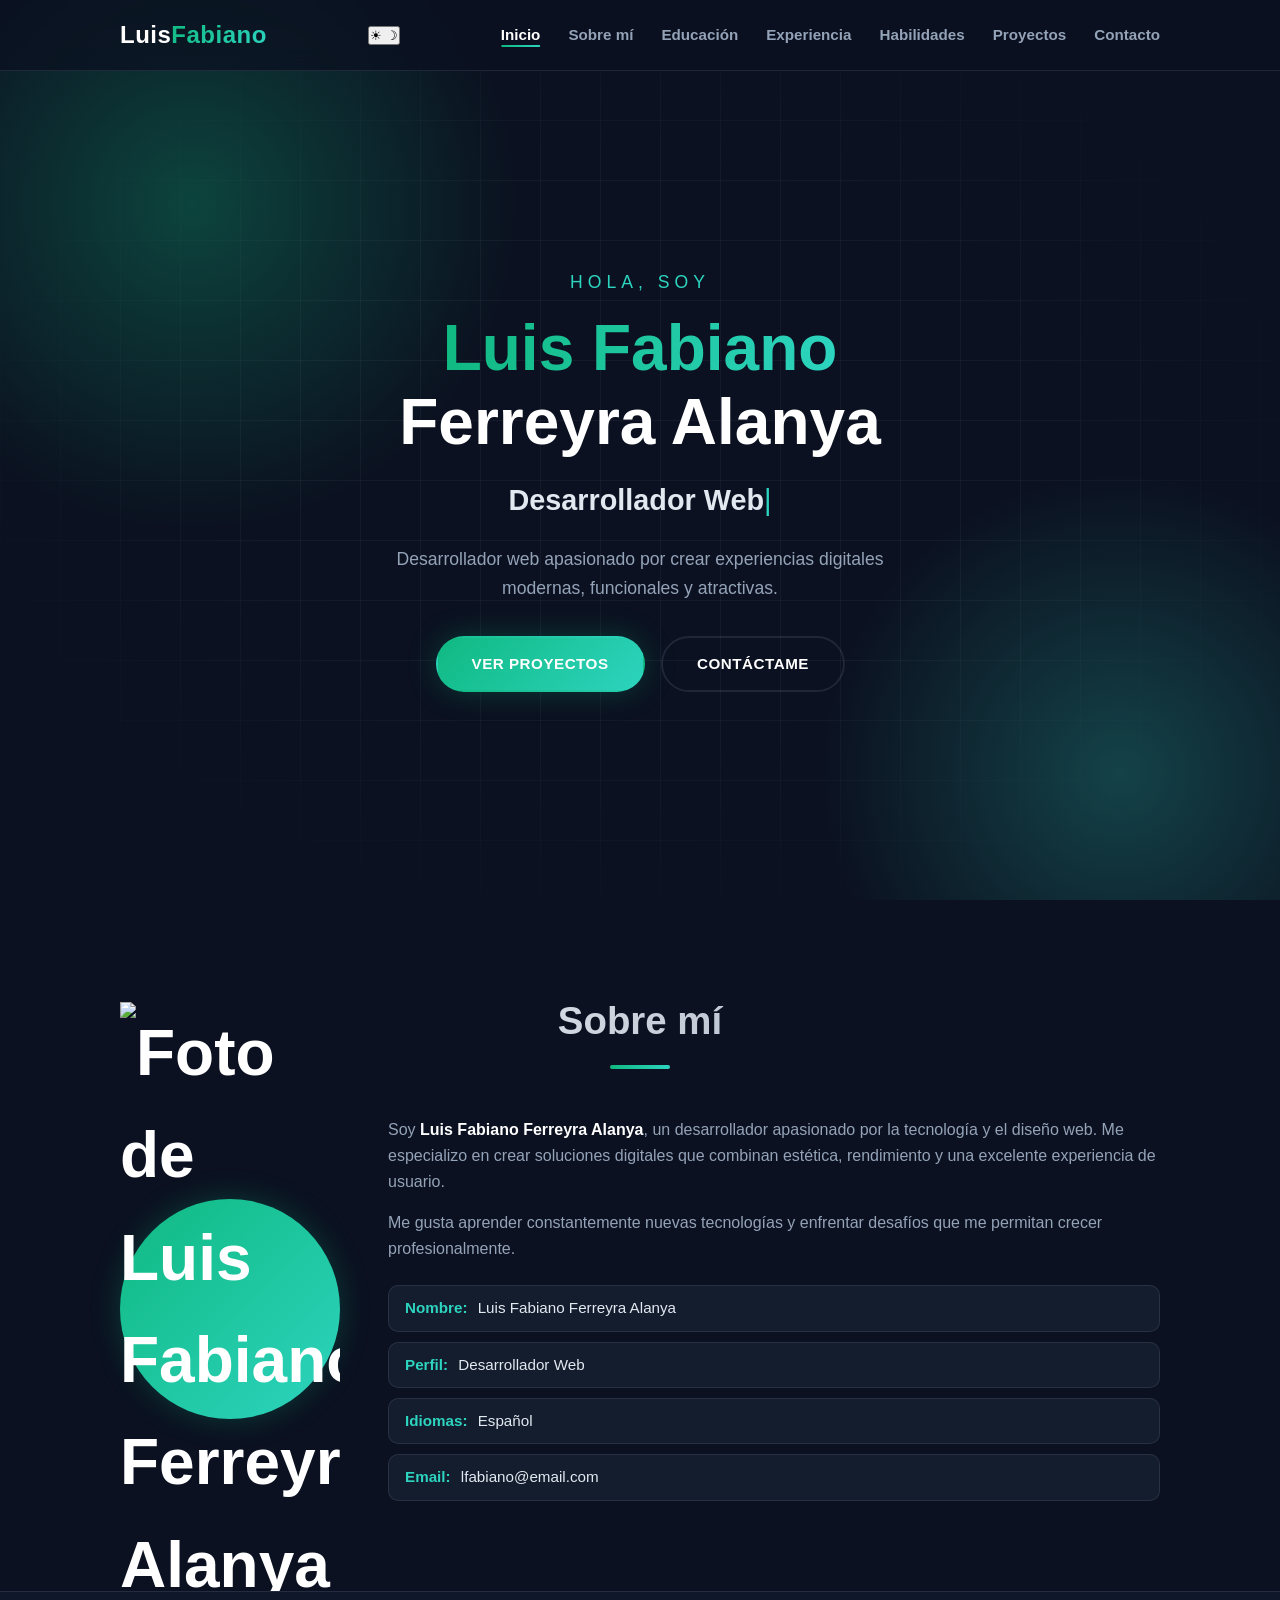
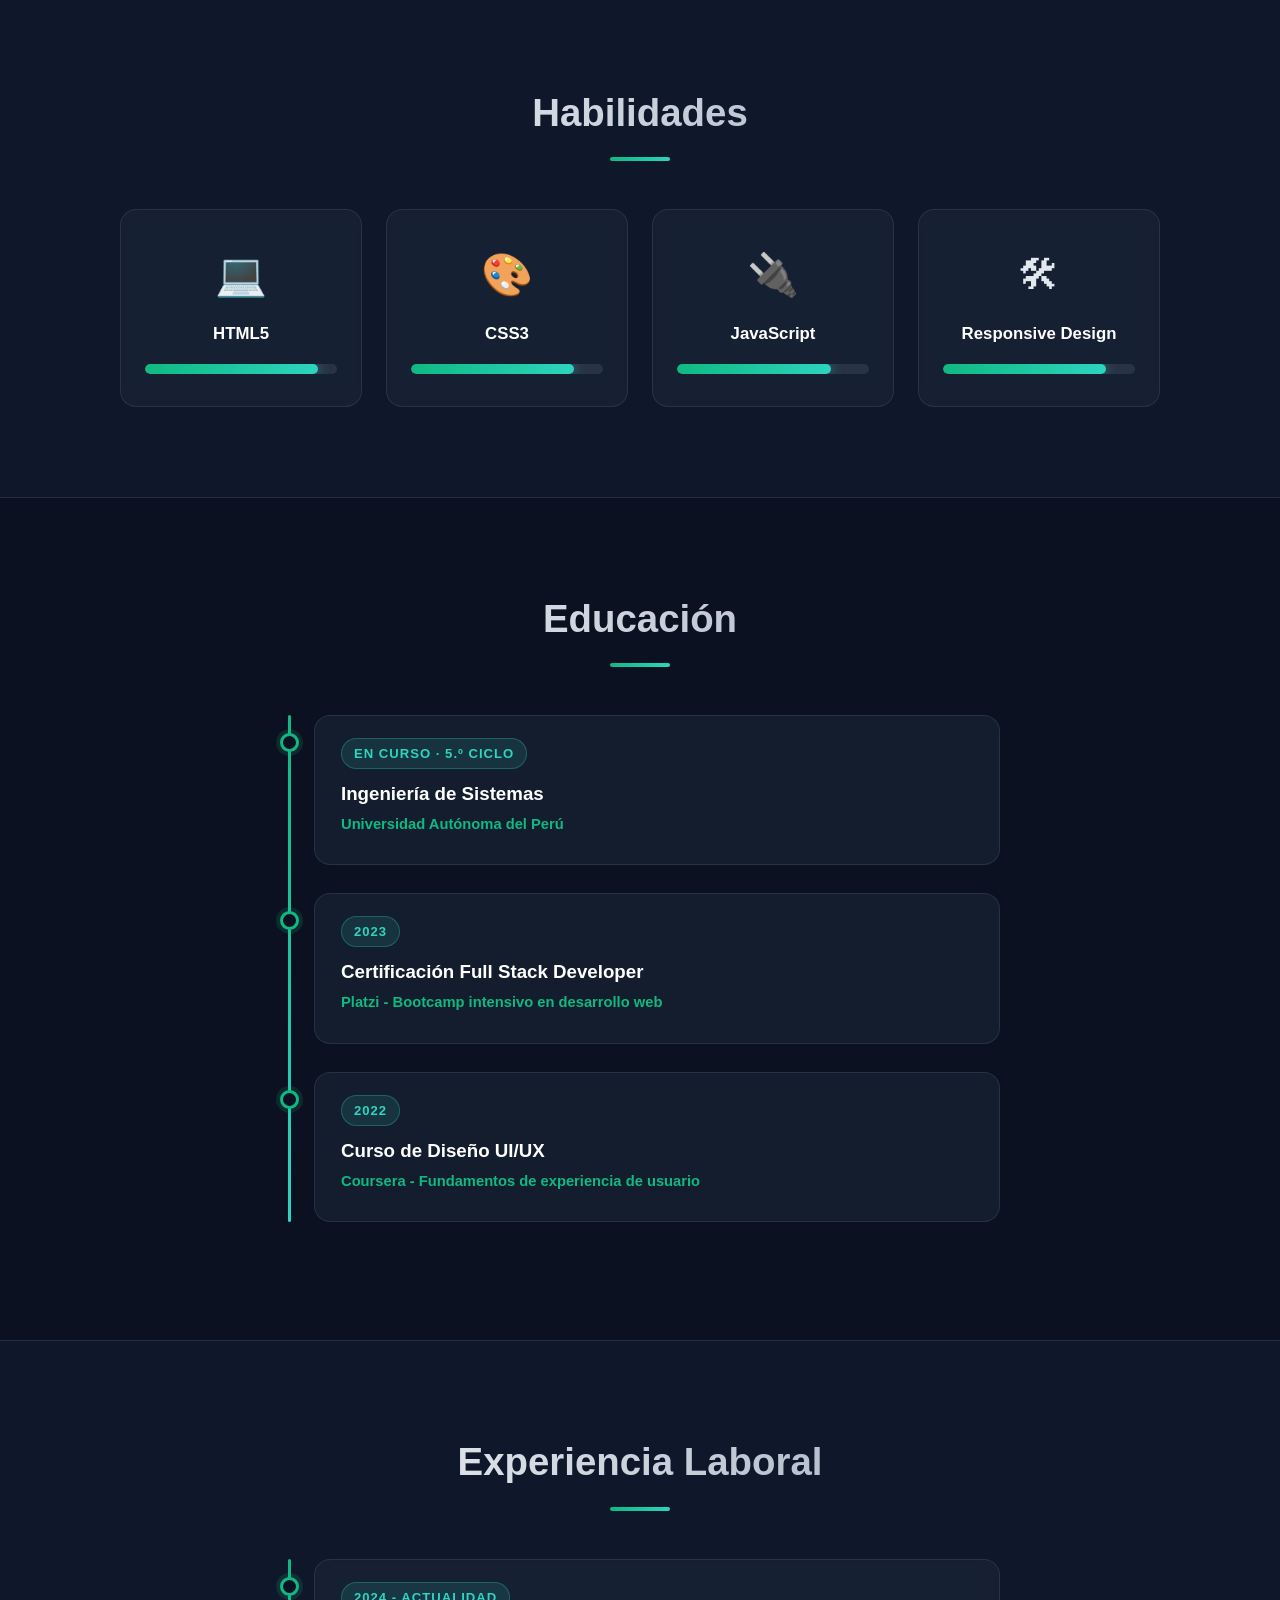
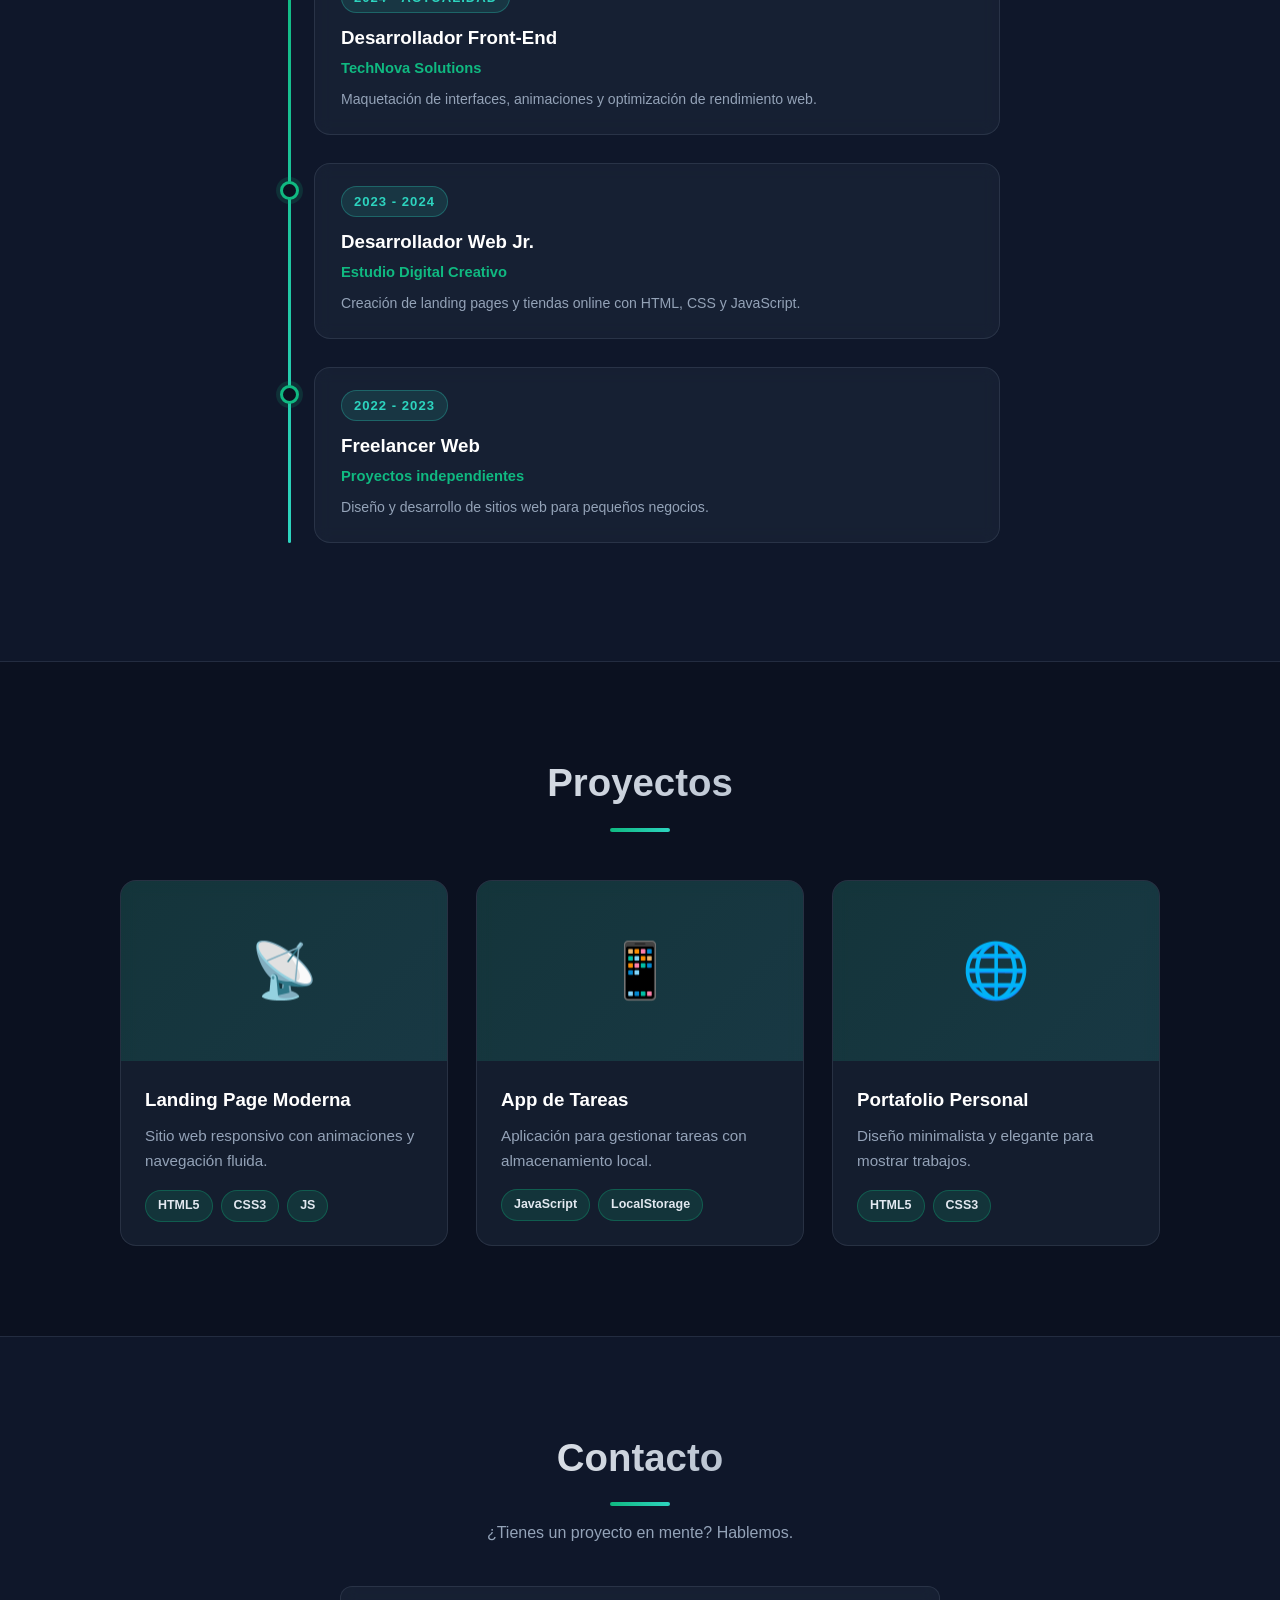
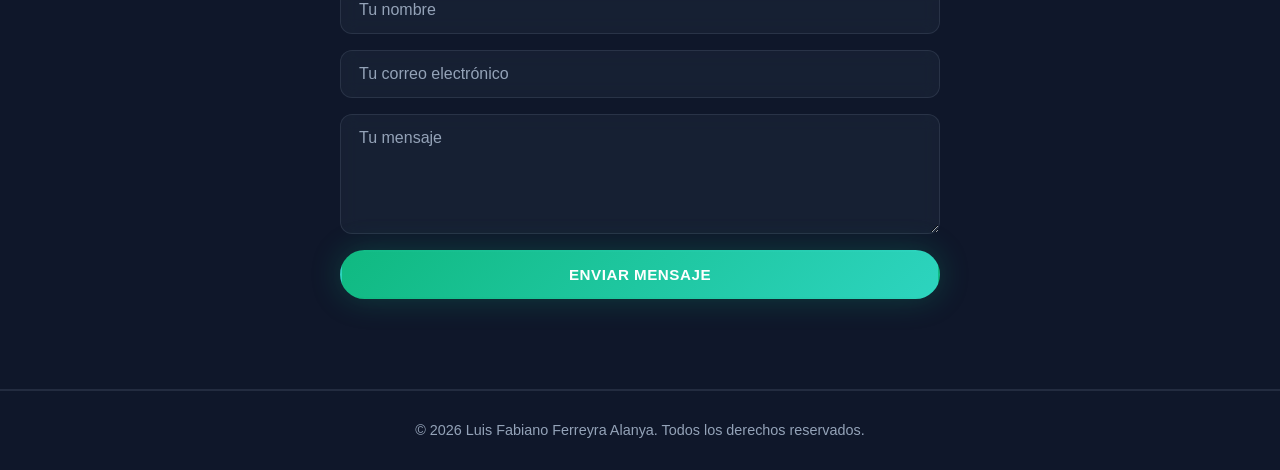
==== commit 12bf1a1d: "Update index.html" ====
--- a/index.html
+++ b/index.html
@@ -62,7 +62,9 @@
     <div class="container">
       <h2 class="section__title">Sobre mí</h2>
       <div class="sobre-mi">
-        <div class="sobre-mi__avatar">LF</div>
+        <div class="sobre-mi__avatar">
+          <img src="img/foto.jpg" alt="Foto de Luis Fabiano Ferreyra Alanya">
+        </div>
         <div class="sobre-mi__texto">
           <p>
             Soy <strong>Luis Fabiano Ferreyra Alanya</strong>, un desarrollador
@@ -245,4 +247,4 @@
 
   <script src="js/script.js"></script>
 </body>
-</html>+</html>
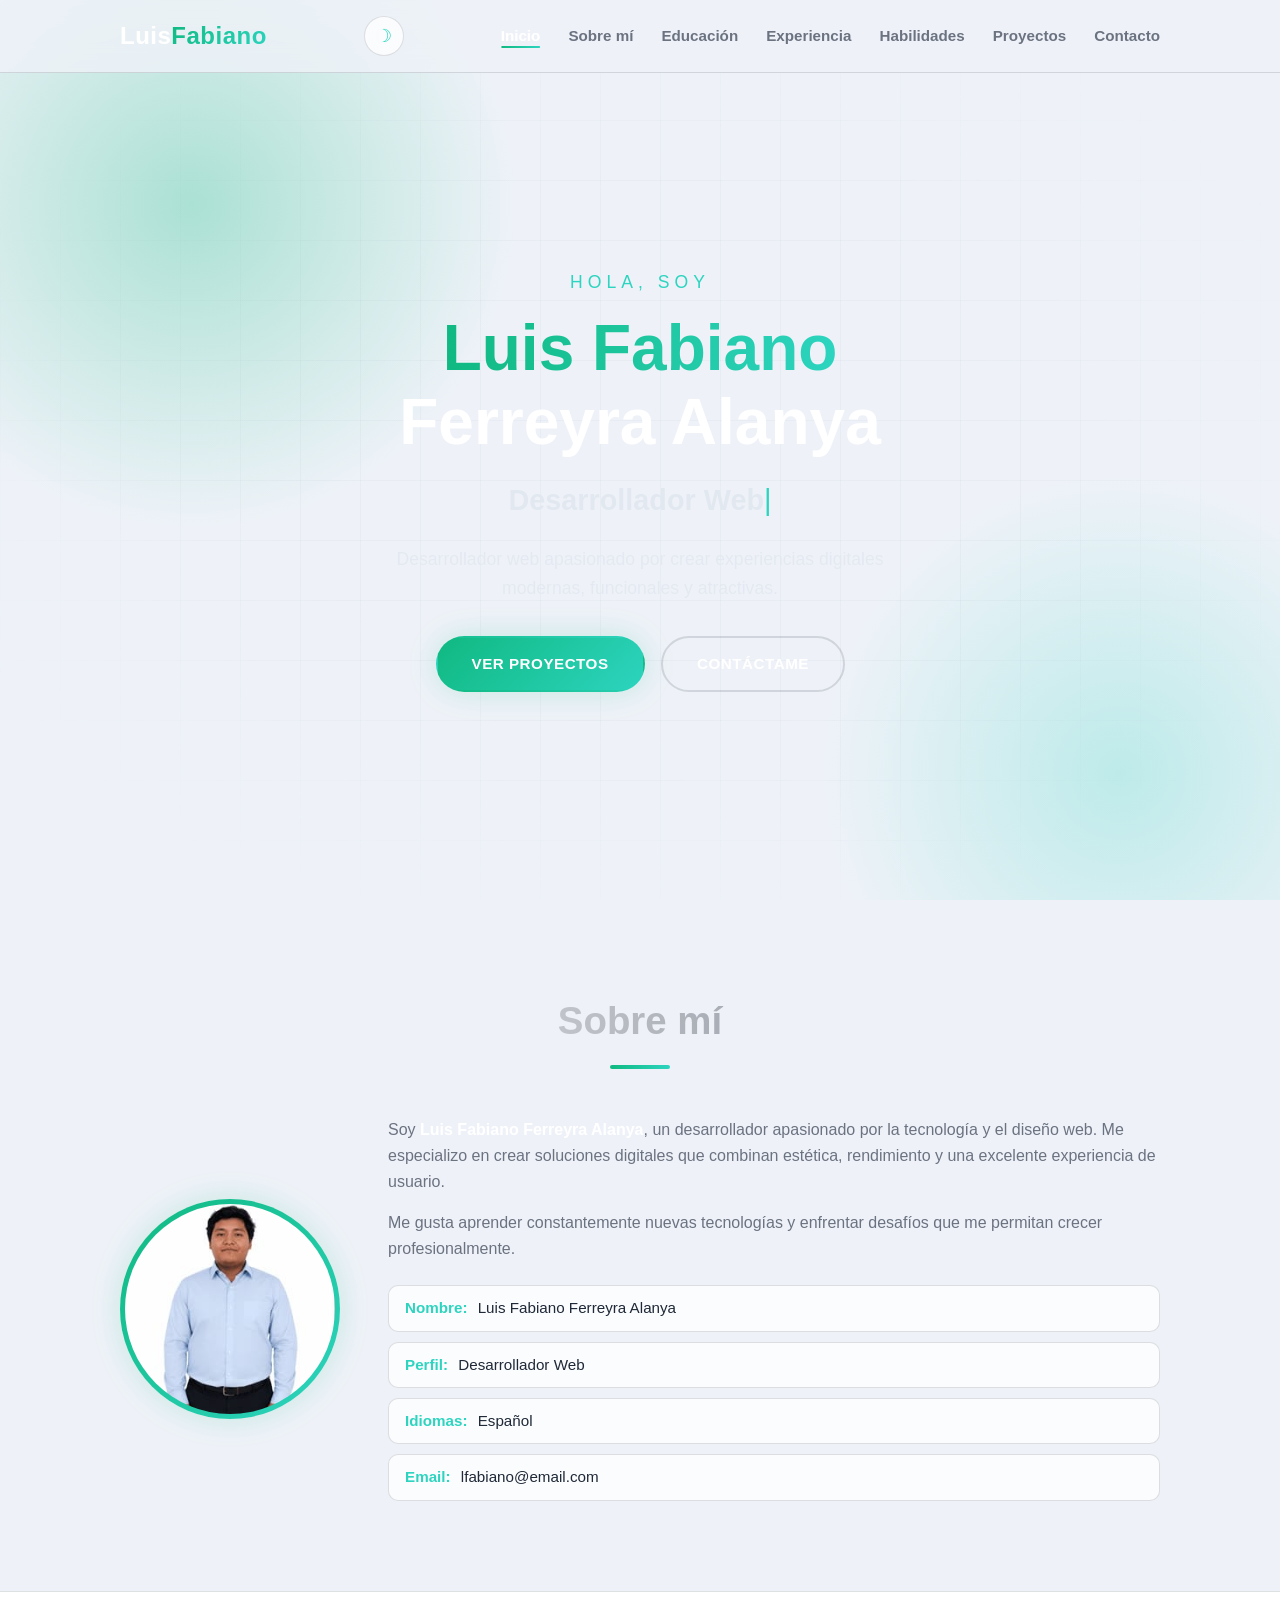
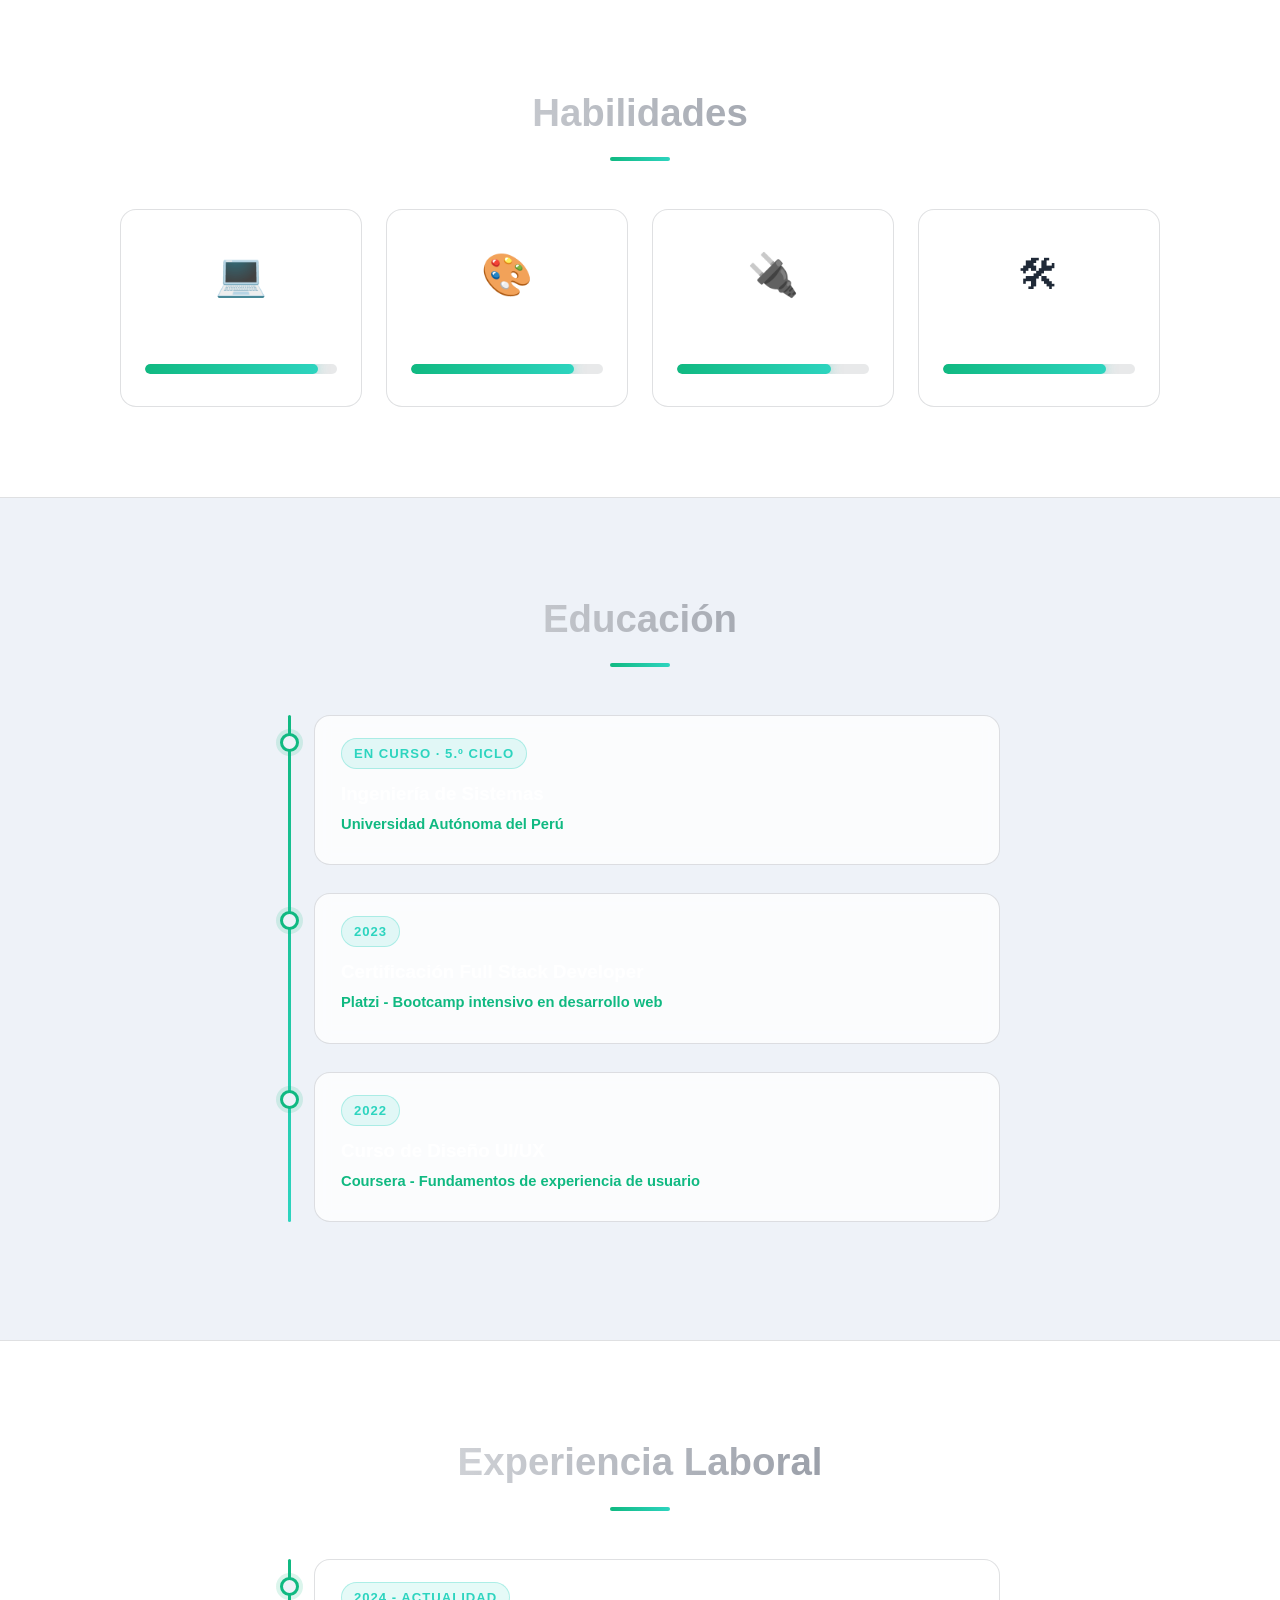
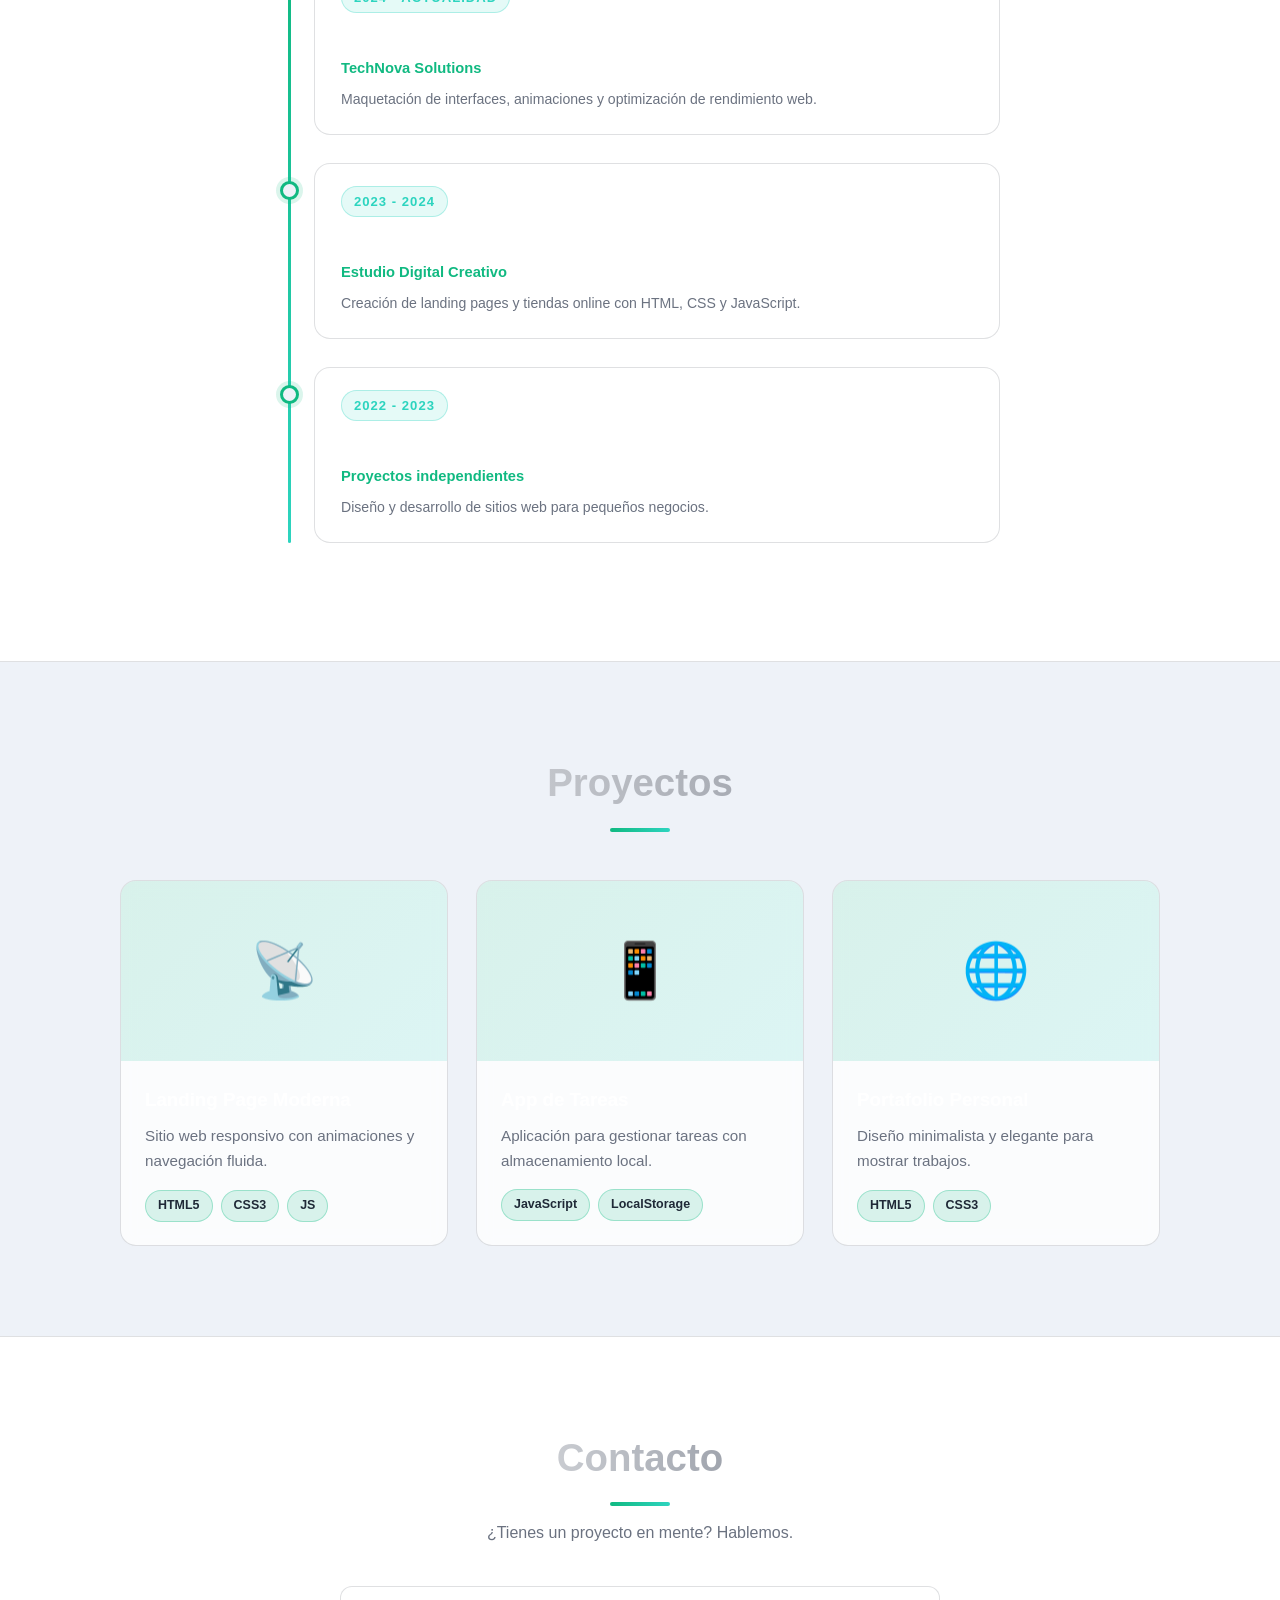
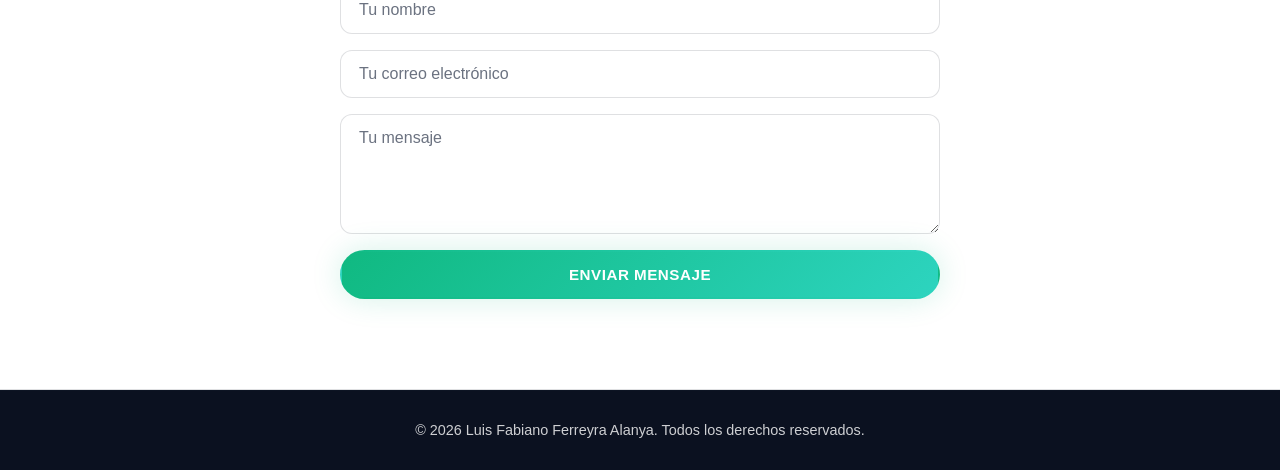
==== commit 84c4afb8: "fot" ====
--- a/index.html
+++ b/index.html
@@ -247,4 +247,4 @@
 
   <script src="js/script.js"></script>
 </body>
-</html>
+</html>
--- a/css/styles.css
+++ b/css/styles.css
@@ -13,6 +13,23 @@
   --sombra-brillo: 0 0 30px rgba(16, 185, 129, 0.25);
   --radio: 16px;
   --transicion: all 0.3s ease;
+  --color-nav: rgba(11, 17, 32, 0.75);
+  --color-nav-movil: rgba(15, 23, 42, 0.97);
+  --progress-track: rgba(148, 163, 184, 0.15);
+}
+
+body.tema-claro {
+  --color-texto: #1f2937;
+  --color-texto-claro: #6b7280;
+  --color-fondo: #eef2f8;
+  --color-fondo-alt: #ffffff;
+  --color-card: rgba(255, 255, 255, 0.75);
+  --color-borde: rgba(31, 41, 55, 0.14);
+  --sombra: 0 10px 40px rgba(15, 23, 42, 0.08);
+  --sombra-brillo: 0 0 30px rgba(16, 185, 129, 0.18);
+  --color-nav: rgba(238, 242, 248, 0.82);
+  --color-nav-movil: rgba(255, 255, 255, 0.97);
+  --progress-track: rgba(31, 41, 55, 0.1);
 }
 
 * {
@@ -73,7 +90,7 @@
   left: 0;
   width: 100%;
   z-index: 1000;
-  background: rgba(11, 17, 32, 0.75);
+  background: var(--color-nav);
   backdrop-filter: blur(12px);
   border-bottom: 1px solid var(--color-borde);
   transition: var(--transicion);
@@ -147,6 +164,46 @@
   border: none;
   cursor: pointer;
   padding: 4px;
+}
+
+.navbar__acciones {
+  display: flex;
+  align-items: center;
+  gap: 12px;
+}
+
+.navbar__tema {
+  display: flex;
+  align-items: center;
+  justify-content: center;
+  width: 40px;
+  height: 40px;
+  border-radius: 50%;
+  border: 1px solid var(--color-borde);
+  background: var(--color-card);
+  color: var(--color-secundario);
+  font-size: 1.1rem;
+  cursor: pointer;
+  transition: var(--transicion);
+  backdrop-filter: blur(8px);
+}
+
+.navbar__tema:hover {
+  border-color: var(--color-secundario);
+  box-shadow: 0 0 16px rgba(45, 212, 191, 0.35);
+  transform: rotate(20deg);
+}
+
+.navbar__tema .icono-luna {
+  display: none;
+}
+
+body.tema-claro .navbar__tema .icono-sol {
+  display: none;
+}
+
+body.tema-claro .navbar__tema .icono-luna {
+  display: inline;
 }
 
 .navbar__toggle span {
@@ -279,7 +336,7 @@
   font-weight: 600;
   min-height: 1.5em;
   margin-bottom: 22px;
-  color: var(--color-texto);
+  color: #e2e8f0;
 }
 
 .hero__rol::after {
@@ -298,7 +355,7 @@
   max-width: 560px;
   margin: 0 auto 34px;
   font-size: 1.1rem;
-  color: var(--color-texto-claro);
+  color: rgba(226, 232, 240, 0.85);
 }
 
 .btn {
@@ -431,12 +488,18 @@
   display: flex;
   align-items: center;
   justify-content: center;
-  font-size: 4rem;
-  font-weight: 800;
-  color: var(--color-blanco);
+  overflow: hidden;
   background: linear-gradient(135deg, var(--color-primario), var(--color-secundario));
   box-shadow: var(--sombra-brillo);
+  padding: 5px;
   animation: girar-suave 8s ease-in-out infinite;
+}
+
+.sobre-mi__avatar img {
+  width: 100%;
+  height: 100%;
+  object-fit: cover;
+  border-radius: 50%;
 }
 
 @keyframes girar-suave {
@@ -547,7 +610,7 @@
 }
 
 .progress {
-  background: rgba(148, 163, 184, 0.15);
+  background: var(--progress-track);
   border-radius: 50px;
   height: 10px;
   overflow: hidden;
@@ -701,9 +764,9 @@
 
 /* ============ FOOTER ============ */
 .footer {
-  background: var(--color-fondo-alt);
+  background: #0b1120;
   border-top: 1px solid var(--color-borde);
-  color: var(--color-texto-claro);
+  color: rgba(255, 255, 255, 0.8);
   text-align: center;
   padding: 28px 20px;
   font-size: 0.9rem;
@@ -874,7 +937,7 @@
     right: -100%;
     width: 260px;
     height: 100vh;
-    background: rgba(15, 23, 42, 0.97);
+    background: var(--color-nav-movil);
     backdrop-filter: blur(12px);
     border-left: 1px solid var(--color-borde);
     box-shadow: -8px 0 30px rgba(0, 0, 0, 0.4);
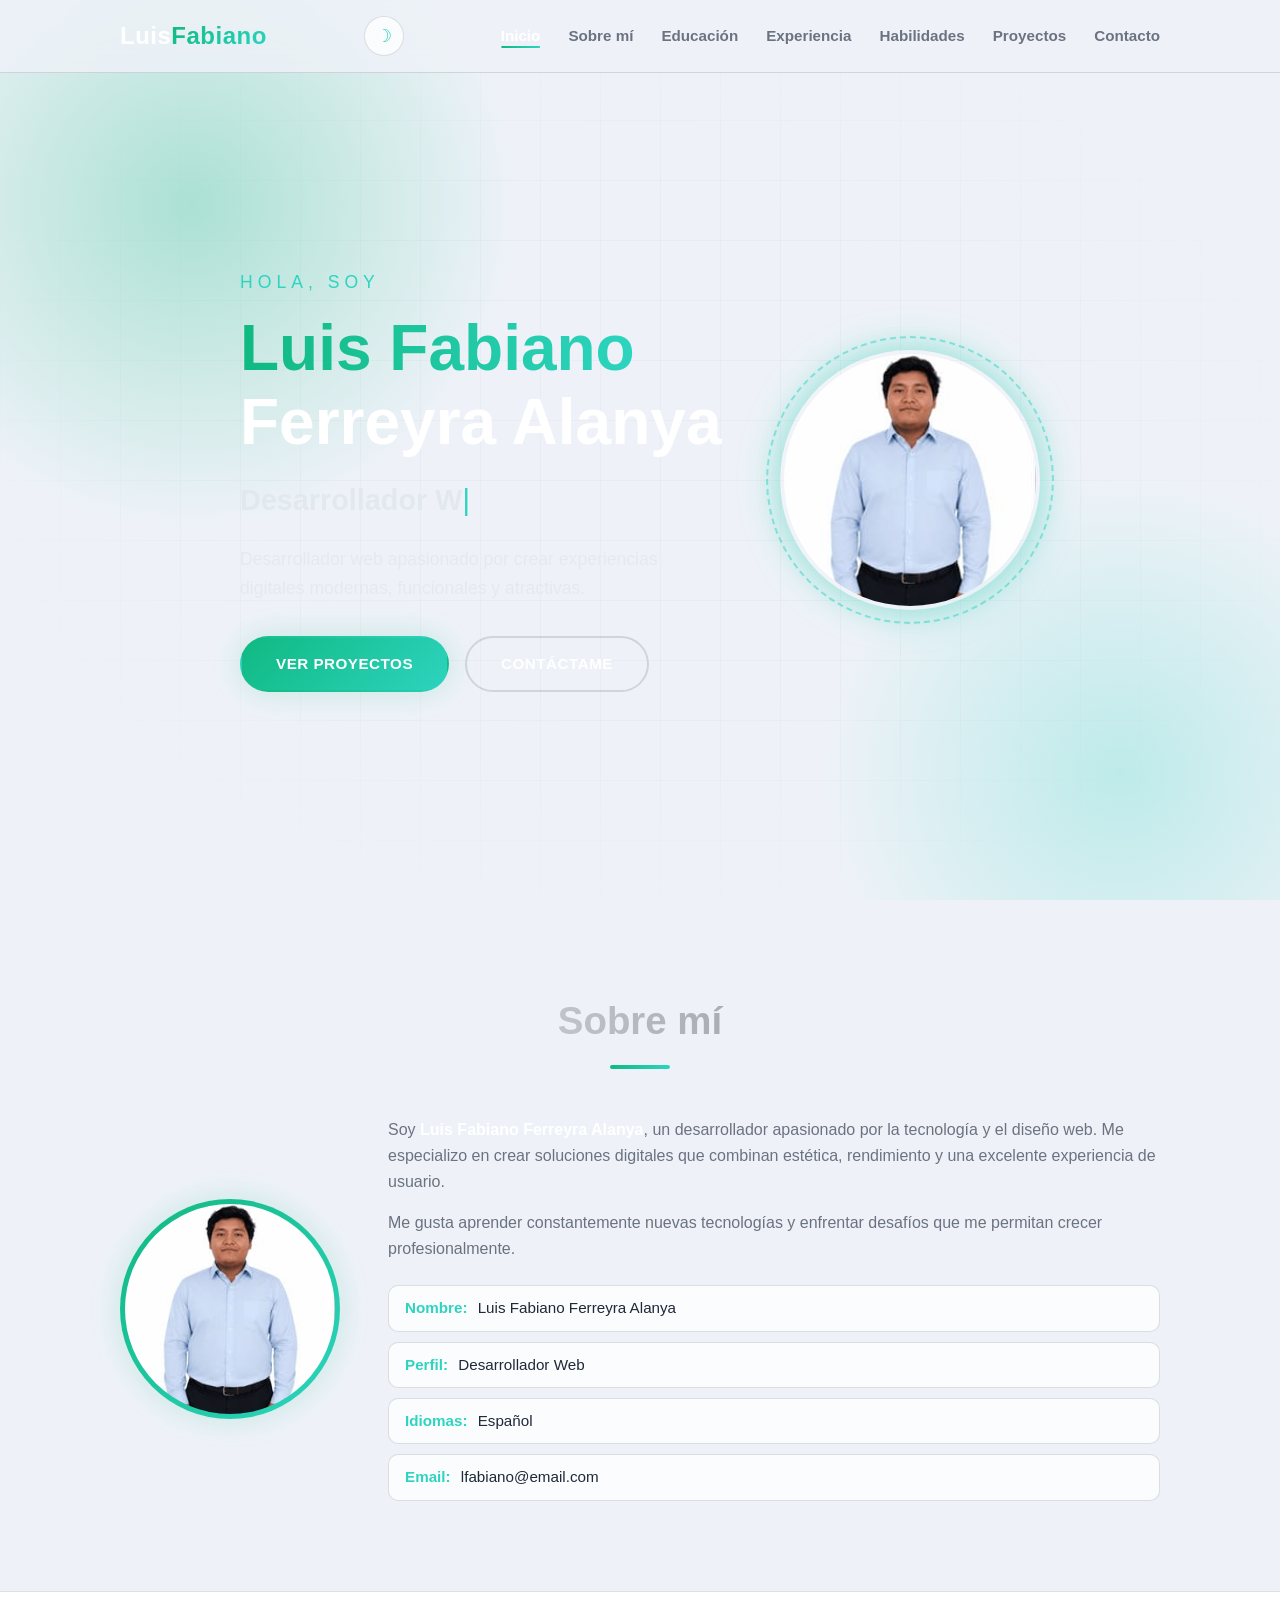
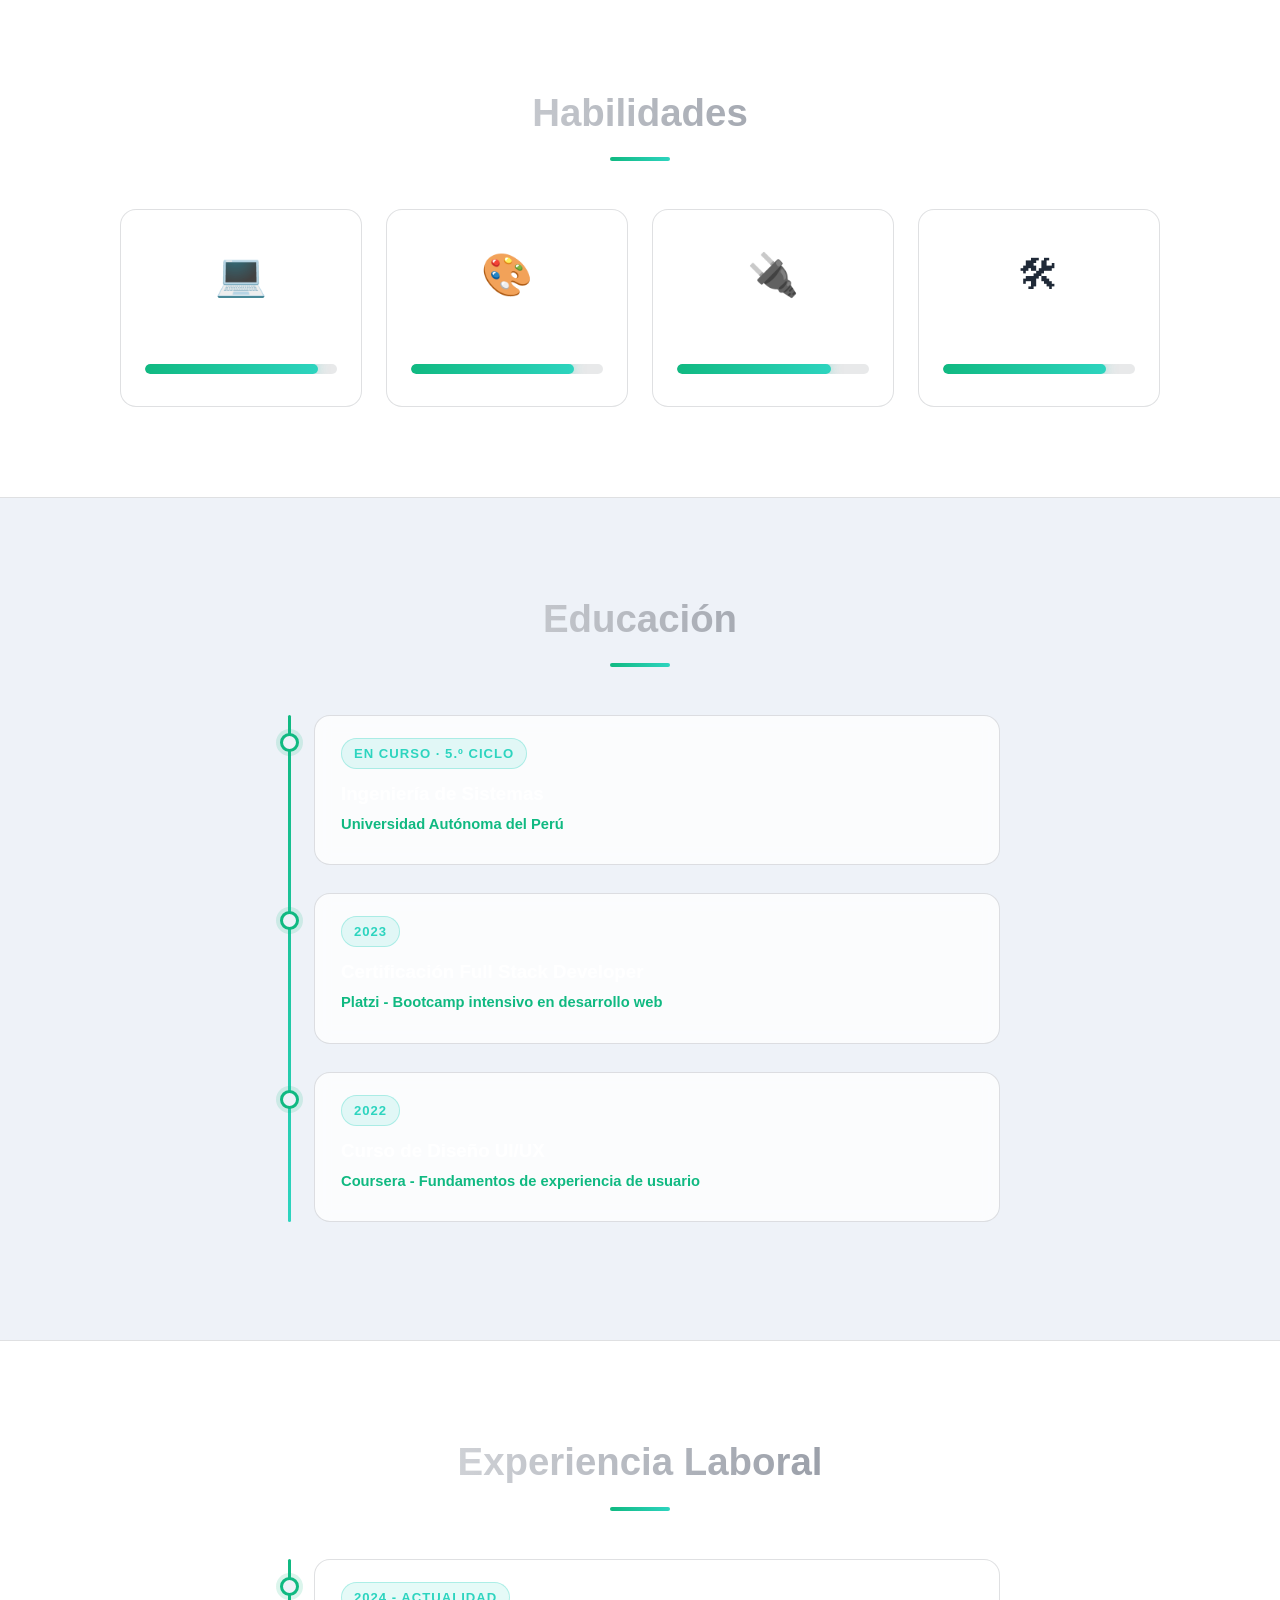
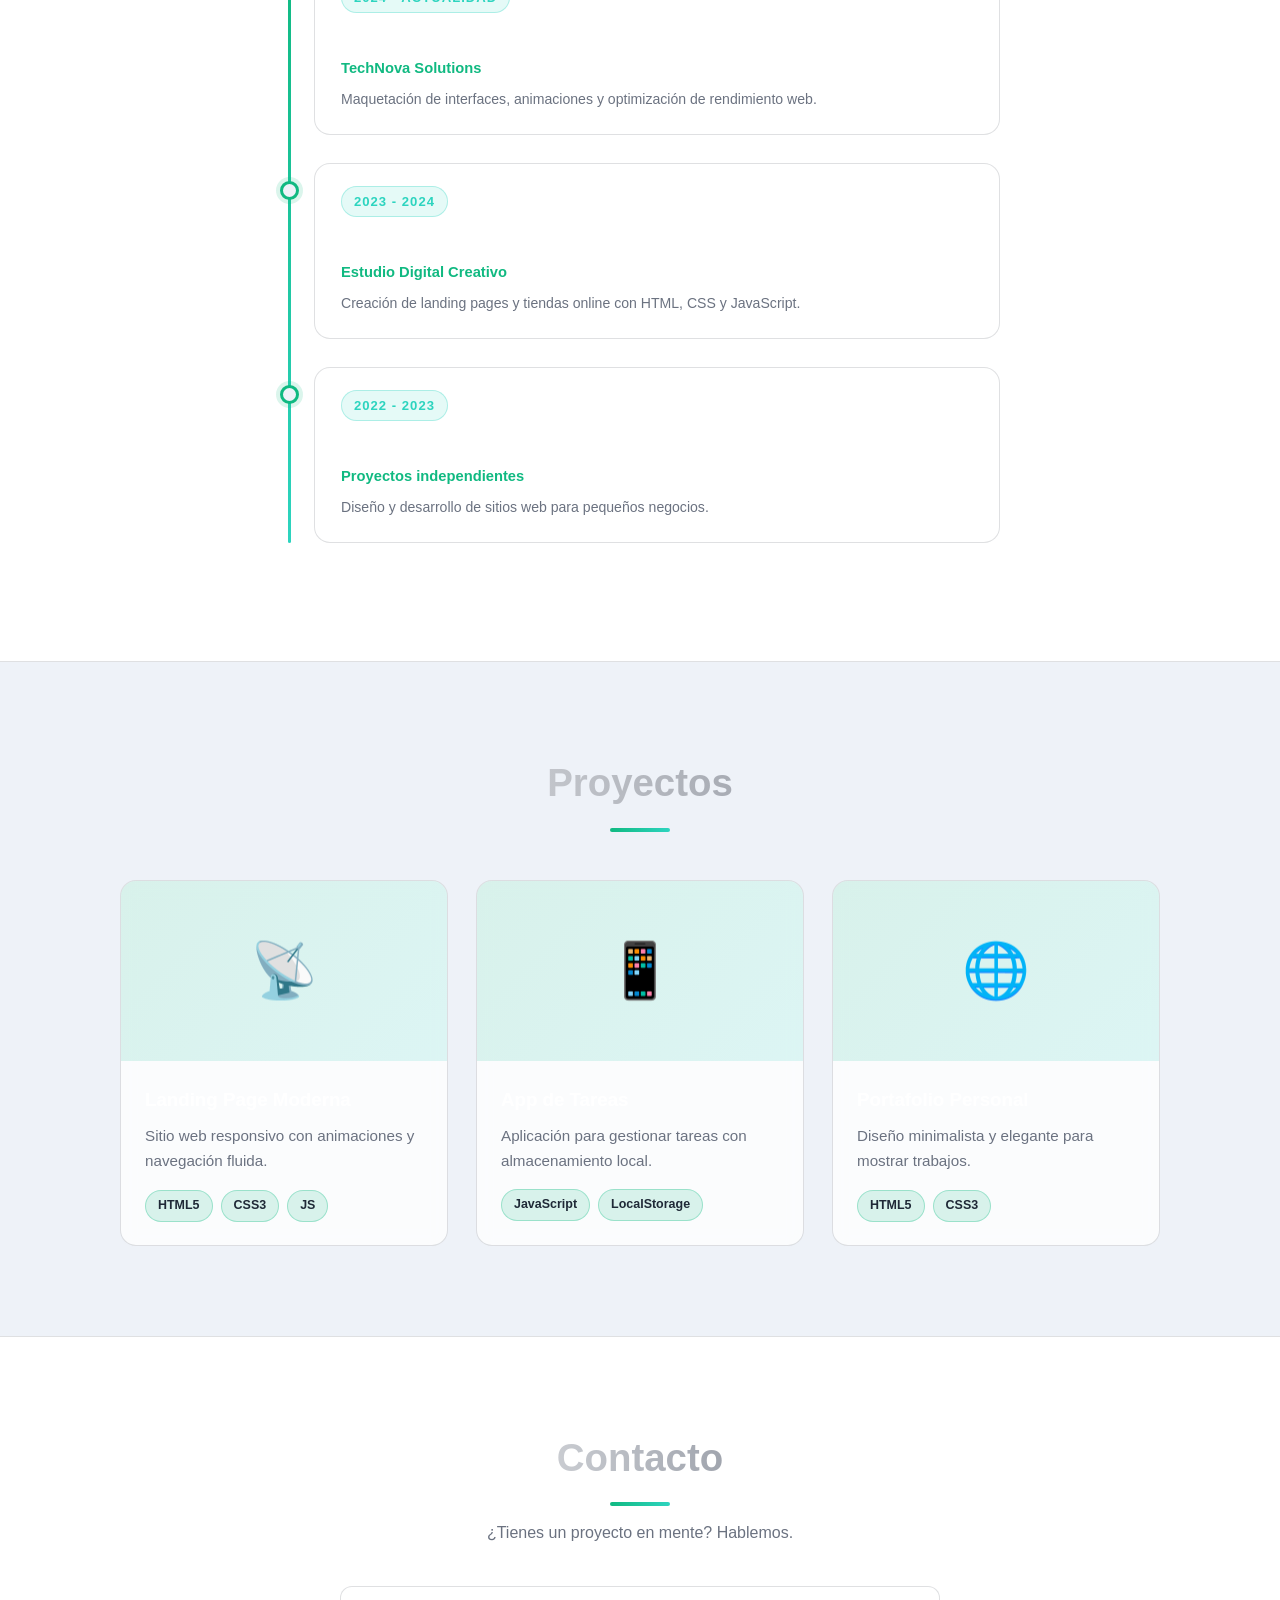
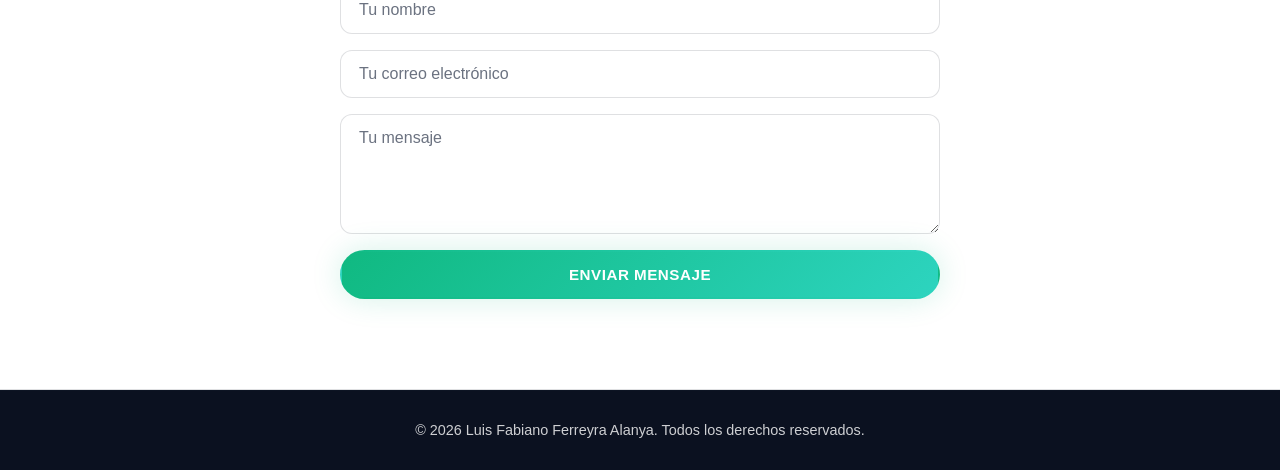
==== commit 263100f4: "first commit" ====
--- a/index.html
+++ b/index.html
@@ -39,22 +39,26 @@
   <!-- Hero -->
   <section id="inicio" class="hero">
     <div class="hero__content">
-      <p class="hero__greeting">Hola, soy</p>
-      <h1 class="hero__name"><span class="grad">Luis Fabiano</span><br>Ferreyra Alanya</h1>
-      <h2 class="hero__rol" id="typed"></h2>
-      <p class="hero__desc">
-        Desarrollador web apasionado por crear experiencias digitales modernas,
-        funcionales y atractivas.
-      </p>
-      <div class="hero__buttons">
-        <a href="#proyectos" class="btn btn--primary">Ver proyectos</a>
-        <a href="#contacto" class="btn btn--outline">Contáctame</a>
-      </div>
-    </div>
-    <div class="hero__decoration">
-      <div class="hero__circle"></div>
-      <div class="hero__grid"></div>
-    </div>
+      <div class="hero__layout">
+        <div class="hero__texto">
+          <p class="hero__greeting">Hola, soy</p>
+          <h1 class="hero__name"><span class="grad">Luis Fabiano</span><br>Ferreyra Alanya</h1>
+          <h2 class="hero__rol" id="typed"></h2>
+          <p class="hero__desc">
+            Desarrollador web apasionado por crear experiencias digitales modernas,
+            funcionales y atractivas.
+          </p>
+          <div class="hero__buttons">
+            <a href="#proyectos" class="btn btn--primary">Ver proyectos</a>
+            <a href="#contacto" class="btn btn--outline">Contáctame</a>
+          </div>
+        </div>
+        <div class="hero__foto">
+          <img src="img/foto.jpg" alt="Foto de Luis Fabiano Ferreyra Alanya">
+        </div>
+      </div>
+    </div>
+    <div class="hero__grid"></div>
   </section>
 
   <!-- Sobre mí -->
@@ -247,4 +251,4 @@
 
   <script src="js/script.js"></script>
 </body>
-</html>+</html>
--- a/css/styles.css
+++ b/css/styles.css
@@ -417,10 +417,53 @@
   width: 100%;
 }
 
+.hero__layout {
+  display: grid;
+  grid-template-columns: 1fr auto;
+  gap: 56px;
+  align-items: center;
+  text-align: left;
+}
+
+.hero__texto {
+  max-width: 560px;
+  justify-self: end;
+}
+
+.hero__foto {
+  position: relative;
+  width: 260px;
+  height: 260px;
+  animation: girar-suave 8s ease-in-out infinite;
+}
+
+.hero__foto img {
+  width: 100%;
+  height: 100%;
+  object-fit: cover;
+  border-radius: 50%;
+  border: 4px solid rgba(255, 255, 255, 0.15);
+  box-shadow: 0 0 40px rgba(45, 212, 191, 0.4), var(--sombra-brillo);
+}
+
+.hero__foto::before {
+  content: '';
+  position: absolute;
+  inset: -14px;
+  border-radius: 50%;
+  border: 2px dashed rgba(45, 212, 191, 0.5);
+  animation: rotar 20s linear infinite;
+}
+
+@keyframes rotar {
+  from { transform: rotate(0deg); }
+  to { transform: rotate(360deg); }
+}
+
 .hero__buttons {
   display: flex;
   gap: 16px;
-  justify-content: center;
+  justify-content: flex-start;
   flex-wrap: wrap;
 }
 
@@ -959,6 +1002,27 @@
     text-align: center;
   }
 
+  .hero__layout {
+    grid-template-columns: 1fr;
+    gap: 36px;
+    text-align: center;
+    justify-items: center;
+  }
+
+  .hero__texto {
+    justify-self: center;
+  }
+
+  .hero__buttons {
+    justify-content: center;
+  }
+
+  .hero__foto {
+    width: 190px;
+    height: 190px;
+    order: -1;
+  }
+
   .sobre-mi__avatar {
     margin: 0 auto;
   }
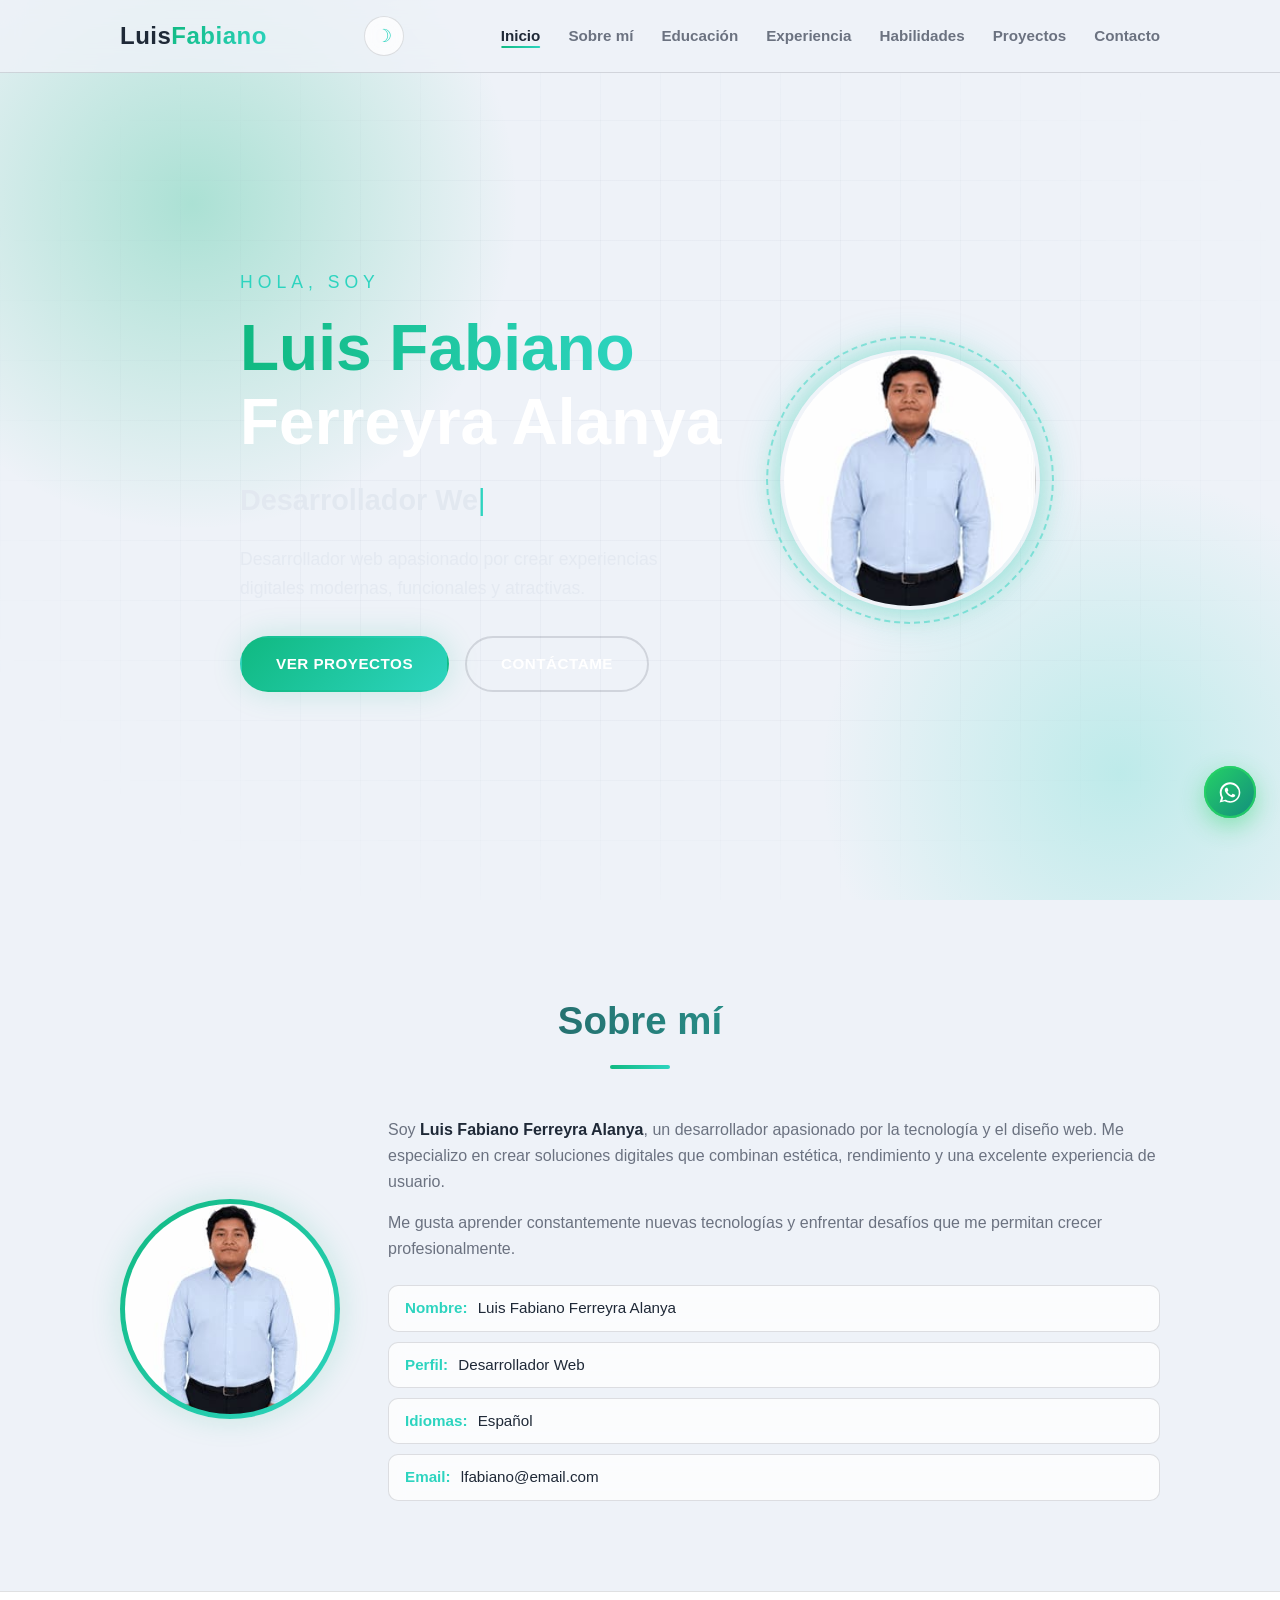
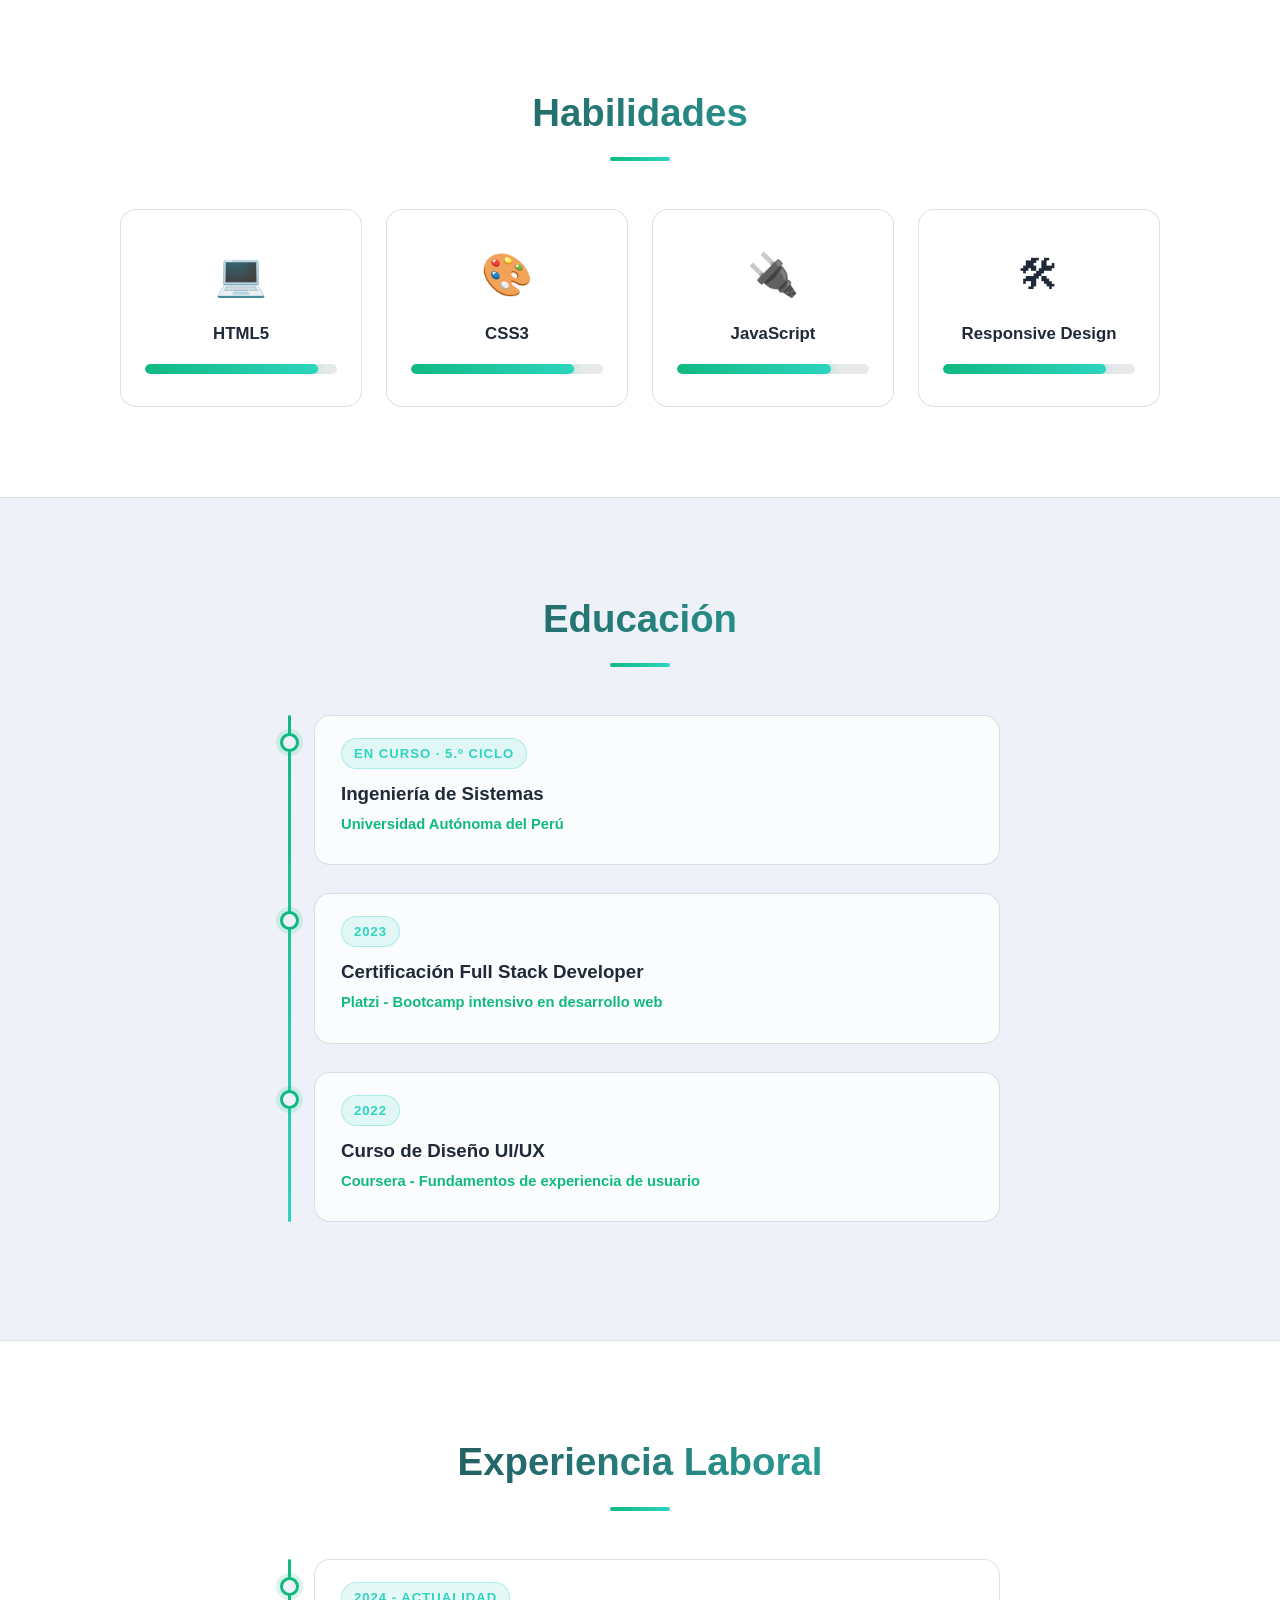
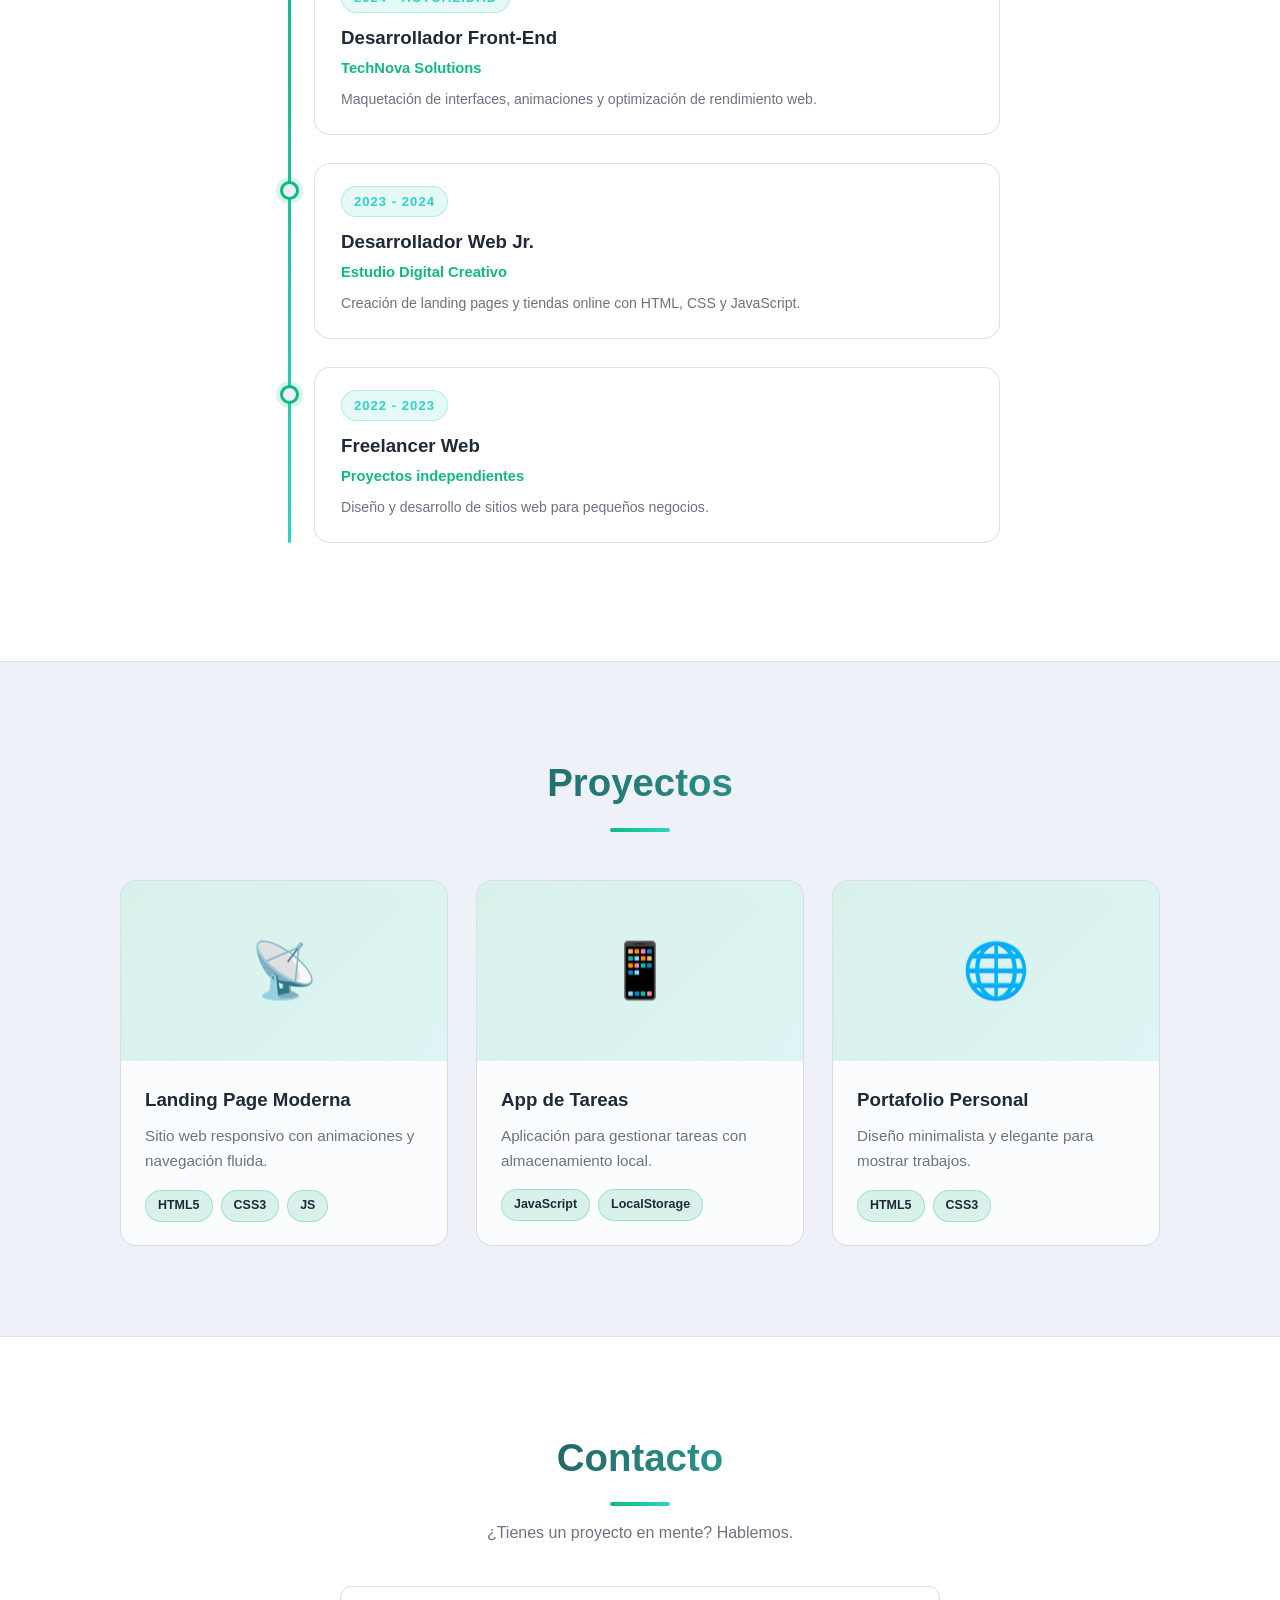
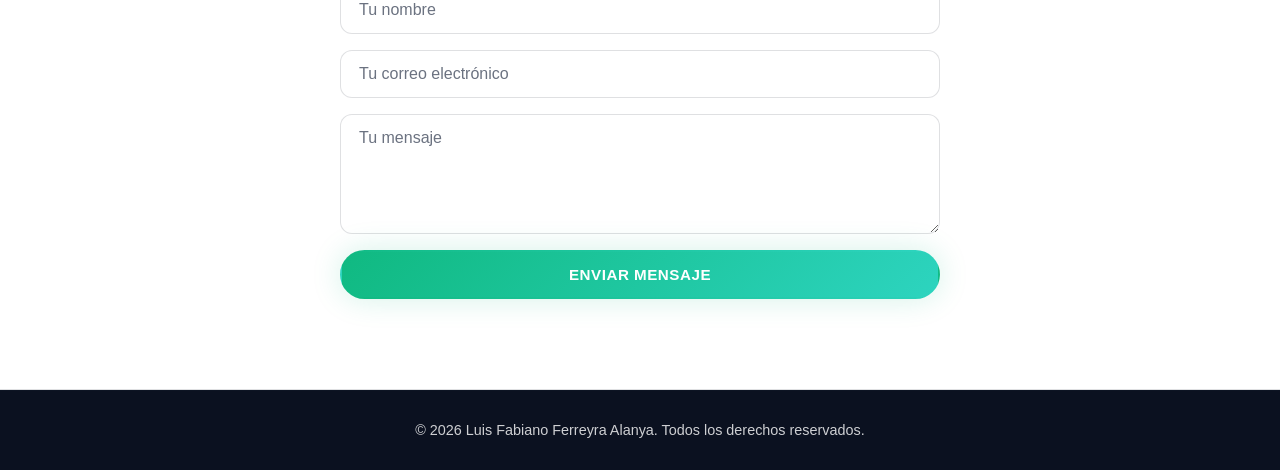
==== commit 2eac28de: "first commit" ====
--- a/index.html
+++ b/index.html
@@ -249,6 +249,12 @@
 
   <button class="scroll-top" id="scrollTop" aria-label="Volver arriba">&#8593;</button>
 
+  <a class="wa-btn" href="https://wa.me/51960403655" target="_blank" rel="noopener" aria-label="Escríbeme por WhatsApp">
+    <svg viewBox="0 0 32 32" width="26" height="26" aria-hidden="true">
+      <path fill="currentColor" d="M16.04 4C9.06 4 3.38 9.68 3.38 16.66c0 2.23.58 4.4 1.69 6.32L3.24 29l6.16-1.61a12.6 12.6 0 0 0 6.63 1.83h.01c6.98 0 12.66-5.68 12.66-12.66C28.7 9.68 23.02 4 16.04 4Zm0 23.12h-.01a10.5 10.5 0 0 1-5.36-1.47l-.38-.23-3.66.96.97-3.57-.25-.38a10.44 10.44 0 0 1-1.61-5.58c0-5.79 4.71-10.5 10.5-10.5 2.8 0 5.43 1.09 7.42 3.08a10.43 10.43 0 0 1 3.07 7.42c0 5.79-4.71 10.5-10.5 10.5Zm5.76-7.86c-.32-.16-1.87-.92-2.16-1.03-.29-.11-.5-.16-.71.16-.21.32-.81 1.03-1 1.24-.18.21-.37.24-.69.08a8.66 8.66 0 0 1-2.54-1.56 9.51 9.51 0 0 1-1.76-2.19c-.18-.32-.02-.49.14-.65.14-.14.32-.37.47-.55.16-.21.21-.37.32-.61.11-.24.05-.45-.03-.61-.08-.16-.71-1.71-.97-2.34-.26-.61-.52-.53-.71-.54h-.61c-.21 0-.55.08-.84.37-.29.29-1.1 1.08-1.1 2.64 0 1.55 1.13 3.05 1.29 3.26.16.21 2.22 3.39 5.38 4.75.75.32 1.34.52 1.8.66.76.24 1.44.21 1.99.13.61-.09 1.87-.76 2.13-1.5.26-.73.26-1.37.18-1.5-.08-.13-.29-.21-.61-.37Z"/>
+    </svg>
+  </a>
+
   <script src="js/script.js"></script>
 </body>
 </html>
--- a/css/styles.css
+++ b/css/styles.css
@@ -108,7 +108,7 @@
 .navbar__logo {
   font-size: 1.5rem;
   font-weight: 800;
-  color: var(--color-blanco);
+  color: var(--color-texto);
   letter-spacing: 0.5px;
 }
 
@@ -148,7 +148,7 @@
 
 .navbar__menu a:hover,
 .navbar__menu a.activo {
-  color: var(--color-blanco);
+  color: var(--color-texto);
 }
 
 .navbar__menu a:hover::after,
@@ -485,7 +485,7 @@
   margin-bottom: 14px;
   position: relative;
   padding-bottom: 18px;
-  background: linear-gradient(90deg, var(--color-blanco), var(--color-texto-claro));
+  background: linear-gradient(90deg, var(--color-texto), var(--color-secundario));
   -webkit-background-clip: text;
   background-clip: text;
   -webkit-text-fill-color: transparent;
@@ -556,7 +556,7 @@
 }
 
 .sobre-mi__texto strong {
-  color: var(--color-blanco);
+  color: var(--color-texto);
 }
 
 .sobre-mi__datos {
@@ -649,7 +649,7 @@
 .skill-card h3 {
   margin-bottom: 16px;
   font-size: 1.05rem;
-  color: var(--color-blanco);
+  color: var(--color-texto);
 }
 
 .progress {
@@ -714,7 +714,7 @@
 
 .project-card__body h3 {
   margin-bottom: 10px;
-  color: var(--color-blanco);
+  color: var(--color-texto);
   transition: var(--transicion);
 }
 
@@ -937,7 +937,7 @@
 }
 
 .timeline__card h3 {
-  color: var(--color-blanco);
+  color: var(--color-texto);
   margin-bottom: 4px;
 }
 
@@ -951,6 +951,48 @@
 .timeline__card small {
   color: var(--color-texto-claro);
   font-size: 0.88rem;
+}
+
+/* ============ BOTÓN WHATSAPP ============ */
+.wa-btn {
+  position: fixed;
+  bottom: 82px;
+  right: 24px;
+  width: 52px;
+  height: 52px;
+  border-radius: 50%;
+  display: flex;
+  align-items: center;
+  justify-content: center;
+  background: linear-gradient(135deg, #25d366, #128c7e);
+  color: var(--color-blanco);
+  box-shadow: 0 8px 24px rgba(37, 211, 102, 0.45);
+  z-index: 900;
+  transition: var(--transicion);
+}
+
+.wa-btn:hover {
+  transform: scale(1.12);
+  box-shadow: 0 12px 30px rgba(37, 211, 102, 0.6);
+}
+
+.wa-btn::before,
+.wa-btn::after {
+  content: '';
+  position: absolute;
+  inset: 0;
+  border-radius: 50%;
+  border: 2px solid rgba(37, 211, 102, 0.6);
+  animation: pulso-wa 1.8s ease-out infinite;
+}
+
+.wa-btn::after {
+  animation-delay: 0.6s;
+}
+
+@keyframes pulso-wa {
+  from { transform: scale(1); opacity: 1; }
+  to { transform: scale(1.7); opacity: 0; }
 }
 
 /* ============ PARTÍCULAS FLOTANTES (CSS puro) ============ */
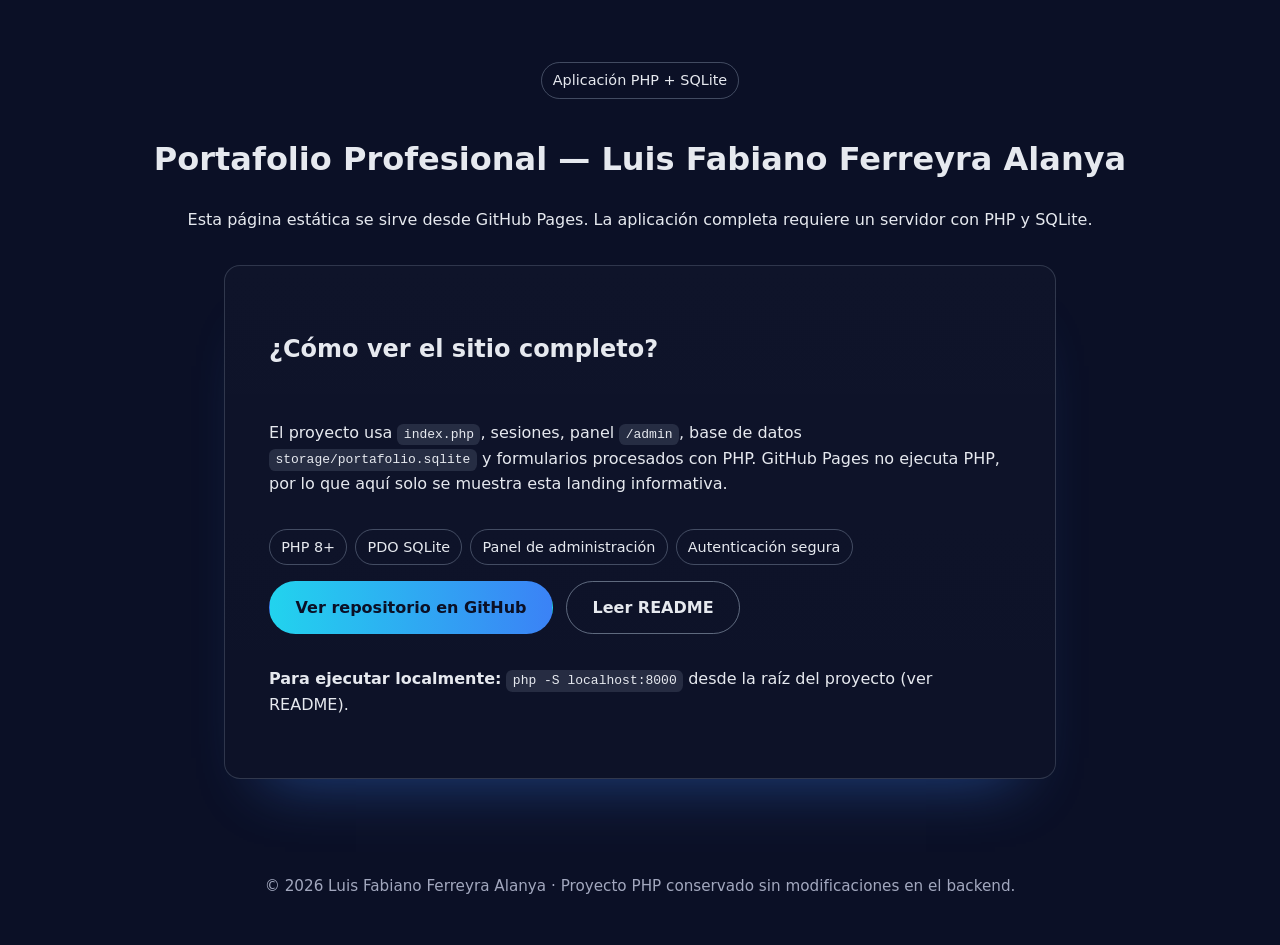
==== commit 643443e8: "docs: add GitHub Pages landing (static) noting PHP backend requires server" ====
--- a/index.html
+++ b/index.html
@@ -3,258 +3,54 @@
 <head>
   <meta charset="UTF-8">
   <meta name="viewport" content="width=device-width, initial-scale=1.0">
-  <meta name="description" content="Portafolio profesional de Luis Fabiano Ferreyra Alanya - Desarrollador Web">
-  <title>Luis Fabiano Ferreyra Alanya | Portafolio</title>
-  <link rel="stylesheet" href="css/styles.css">
+  <title>Portafolio PHP | Luis Fabiano Ferreyra Alanya</title>
+  <meta name="description" content="Portafolio profesional PHP + SQLite con panel de administración. Demo estática de GitHub Pages; la aplicación completa requiere PHP.">
+  <style>
+    :root { color-scheme: light dark; }
+    * { box-sizing: border-box; }
+    body { font-family: system-ui, -apple-system, Segoe UI, Roboto, Ubuntu, Cantarell, Noto Sans, sans-serif; margin: 0; line-height: 1.6; background: #0b1026; color: #e6e9ef; }
+    header { padding: 3rem 1.5rem 1rem; text-align: center; }
+    main { max-width: 880px; margin: 0 auto; padding: 0 1.5rem 3rem; display: grid; gap: 1.5rem; }
+    .card { background: linear-gradient(180deg, rgba(255,255,255,0.02), rgba(255,255,255,0.01)); border: 1px solid rgba(148,163,184,0.25); border-radius: 16px; box-shadow: 0 40px 60px -40px rgba(59,130,246,0.45); overflow: hidden; }
+    .card__body { padding: clamp(1.5rem, 4vw, 2.75rem); display: grid; gap: 1rem; }
+    .badges { display: flex; flex-wrap: wrap; gap: .5rem; }
+    .badge { display: inline-flex; align-items: center; gap: .4rem; padding: .35rem .7rem; border-radius: 999px; border: 1px solid rgba(148,163,184,0.4); font-size: .9rem; }
+    .actions { display: flex; flex-wrap: wrap; gap: .8rem; }
+    .btn { display: inline-flex; align-items: center; gap: .4rem; padding: .8rem 1.6rem; border-radius: 999px; text-decoration: none; font-weight: 600; border: 1px solid transparent; }
+    .btn--primary { background: linear-gradient(90deg, #22d3ee, #3b82f6); color: #0b1026; }
+    .btn--ghost { border-color: rgba(148,163,184,0.6); color: inherit; }
+    footer { text-align: center; padding: 2rem 1rem; color: rgba(226,232,255,0.7); font-size: .95rem; }
+    code { background: rgba(148,163,184,0.18); padding: .2rem .4rem; border-radius: .4rem; }
+  </style>
 </head>
 <body>
-
-  <!-- Barra de navegación -->
-  <header class="navbar">
-    <div class="navbar__container">
-      <a href="#inicio" class="navbar__logo">Luis<span>Fabiano</span></a>
-      <div class="navbar__acciones">
-        <button class="navbar__tema" id="temaBtn" aria-label="Cambiar tema">
-          <span class="icono-sol" aria-hidden="true">&#9728;</span>
-          <span class="icono-luna" aria-hidden="true">&#9789;</span>
-        </button>
-        <button class="navbar__toggle" id="menuToggle" aria-label="Abrir menú">
-          <span></span><span></span><span></span>
-        </button>
+  <header>
+    <p class="badge">Aplicación PHP + SQLite</p>
+    <h1>Portafolio Profesional — Luis Fabiano Ferreyra Alanya</h1>
+    <p>Esta página estática se sirve desde GitHub Pages. La aplicación completa requiere un servidor con PHP y SQLite.</p>
+  </header>
+  <main>
+    <article class="card">
+      <div class="card__body">
+        <h2>¿Cómo ver el sitio completo?</h2>
+        <p>El proyecto usa <code>index.php</code>, sesiones, panel <code>/admin</code>, base de datos <code>storage/portafolio.sqlite</code> y formularios procesados con PHP. GitHub Pages no ejecuta PHP, por lo que aquí solo se muestra esta landing informativa.</p>
+        <div class="badges">
+          <span class="badge">PHP 8+</span>
+          <span class="badge">PDO SQLite</span>
+          <span class="badge">Panel de administración</span>
+          <span class="badge">Autenticación segura</span>
+        </div>
+        <div class="actions">
+          <a class="btn btn--primary" href="https://github.com/lferreyra-star/sitioweb">Ver repositorio en GitHub</a>
+          <a class="btn btn--ghost" href="README.md">Leer README</a>
+        </div>
+        <p><strong>Para ejecutar localmente:</strong> <code>php -S localhost:8000</code> desde la raíz del proyecto (ver README).</p>
       </div>
-      <nav class="navbar__menu" id="navMenu">
-        <ul>
-          <li><a href="#inicio" class="nav-link">Inicio</a></li>
-          <li><a href="#sobre-mi" class="nav-link">Sobre mí</a></li>
-          <li><a href="#educacion" class="nav-link">Educación</a></li>
-          <li><a href="#experiencia" class="nav-link">Experiencia</a></li>
-          <li><a href="#habilidades" class="nav-link">Habilidades</a></li>
-          <li><a href="#proyectos" class="nav-link">Proyectos</a></li>
-          <li><a href="#contacto" class="nav-link">Contacto</a></li>
-        </ul>
-      </nav>
-    </div>
-  </header>
-
-  <!-- Hero -->
-  <section id="inicio" class="hero">
-    <div class="hero__content">
-      <div class="hero__layout">
-        <div class="hero__texto">
-          <p class="hero__greeting">Hola, soy</p>
-          <h1 class="hero__name"><span class="grad">Luis Fabiano</span><br>Ferreyra Alanya</h1>
-          <h2 class="hero__rol" id="typed"></h2>
-          <p class="hero__desc">
-            Desarrollador web apasionado por crear experiencias digitales modernas,
-            funcionales y atractivas.
-          </p>
-          <div class="hero__buttons">
-            <a href="#proyectos" class="btn btn--primary">Ver proyectos</a>
-            <a href="#contacto" class="btn btn--outline">Contáctame</a>
-          </div>
-        </div>
-        <div class="hero__foto">
-          <img src="img/foto.jpg" alt="Foto de Luis Fabiano Ferreyra Alanya">
-        </div>
-      </div>
-    </div>
-    <div class="hero__grid"></div>
-  </section>
-
-  <!-- Sobre mí -->
-  <section id="sobre-mi" class="section">
-    <div class="container">
-      <h2 class="section__title">Sobre mí</h2>
-      <div class="sobre-mi">
-        <div class="sobre-mi__avatar">
-          <img src="img/foto.jpg" alt="Foto de Luis Fabiano Ferreyra Alanya">
-        </div>
-        <div class="sobre-mi__texto">
-          <p>
-            Soy <strong>Luis Fabiano Ferreyra Alanya</strong>, un desarrollador
-            apasionado por la tecnología y el diseño web. Me especializo en crear
-            soluciones digitales que combinan estética, rendimiento y una excelente
-            experiencia de usuario.
-          </p>
-          <p>
-            Me gusta aprender constantemente nuevas tecnologías y enfrentar desafíos
-            que me permitan crecer profesionalmente.
-          </p>
-          <div class="sobre-mi__datos">
-            <div><span>Nombre:</span> Luis Fabiano Ferreyra Alanya</div>
-            <div><span>Perfil:</span> Desarrollador Web</div>
-            <div><span>Idiomas:</span> Español</div>
-            <div><span>Email:</span> lfabiano@email.com</div>
-          </div>
-        </div>
-      </div>
-    </div>
-  </section>
-
-  <!-- Habilidades -->
-  <section id="habilidades" class="section section--alt">
-    <div class="container">
-      <h2 class="section__title">Habilidades</h2>
-      <div class="skills">
-        <div class="skill-card">
-          <div class="skill-card__icon">&#128187;</div>
-          <h3>HTML5</h3>
-          <div class="progress"><div class="progress__bar" data-value="90"></div></div>
-        </div>
-        <div class="skill-card">
-          <div class="skill-card__icon">&#127912;</div>
-          <h3>CSS3</h3>
-          <div class="progress"><div class="progress__bar" data-value="85"></div></div>
-        </div>
-        <div class="skill-card">
-          <div class="skill-card__icon">&#128268;</div>
-          <h3>JavaScript</h3>
-          <div class="progress"><div class="progress__bar" data-value="80"></div></div>
-        </div>
-        <div class="skill-card">
-          <div class="skill-card__icon">&#128736;</div>
-          <h3>Responsive Design</h3>
-          <div class="progress"><div class="progress__bar" data-value="85"></div></div>
-        </div>
-      </div>
-    </div>
-  </section>
-
-  <!-- Educación -->
-  <section id="educacion" class="section">
-    <div class="container">
-      <h2 class="section__title">Educación</h2>
-      <div class="timeline">
-        <div class="timeline__item">
-          <div class="timeline__punto"></div>
-          <div class="timeline__card">
-            <span class="timeline__fecha">En curso · 5.º ciclo</span>
-            <h3>Ingeniería de Sistemas</h3>
-            <p>Universidad Autónoma del Perú</p>
-          </div>
-        </div>
-        <div class="timeline__item">
-          <div class="timeline__punto"></div>
-          <div class="timeline__card">
-            <span class="timeline__fecha">2023</span>
-            <h3>Certificación Full Stack Developer</h3>
-            <p>Platzi - Bootcamp intensivo en desarrollo web</p>
-          </div>
-        </div>
-        <div class="timeline__item">
-          <div class="timeline__punto"></div>
-          <div class="timeline__card">
-            <span class="timeline__fecha">2022</span>
-            <h3>Curso de Diseño UI/UX</h3>
-            <p>Coursera - Fundamentos de experiencia de usuario</p>
-          </div>
-        </div>
-      </div>
-    </div>
-  </section>
-
-  <!-- Experiencia laboral -->
-  <section id="experiencia" class="section section--alt">
-    <div class="container">
-      <h2 class="section__title">Experiencia Laboral</h2>
-      <div class="timeline">
-        <div class="timeline__item">
-          <div class="timeline__punto"></div>
-          <div class="timeline__card">
-            <span class="timeline__fecha">2024 - Actualidad</span>
-            <h3>Desarrollador Front-End</h3>
-            <p>TechNova Solutions</p>
-            <small>Maquetación de interfaces, animaciones y optimización de rendimiento web.</small>
-          </div>
-        </div>
-        <div class="timeline__item">
-          <div class="timeline__punto"></div>
-          <div class="timeline__card">
-            <span class="timeline__fecha">2023 - 2024</span>
-            <h3>Desarrollador Web Jr.</h3>
-            <p>Estudio Digital Creativo</p>
-            <small>Creación de landing pages y tiendas online con HTML, CSS y JavaScript.</small>
-          </div>
-        </div>
-        <div class="timeline__item">
-          <div class="timeline__punto"></div>
-          <div class="timeline__card">
-            <span class="timeline__fecha">2022 - 2023</span>
-            <h3>Freelancer Web</h3>
-            <p>Proyectos independientes</p>
-            <small>Diseño y desarrollo de sitios web para pequeños negocios.</small>
-          </div>
-        </div>
-      </div>
-    </div>
-  </section>
-
-  <!-- Proyectos -->
-  <section id="proyectos" class="section">
-    <div class="container">
-      <h2 class="section__title">Proyectos</h2>
-      <div class="proyectos">
-        <article class="project-card" data-categoria="web">
-          <div class="project-card__img">&#128225;</div>
-          <div class="project-card__body">
-            <h3>Landing Page Moderna</h3>
-            <p>Sitio web responsivo con animaciones y navegación fluida.</p>
-            <div class="project-card__tags">
-              <span>HTML5</span><span>CSS3</span><span>JS</span>
-            </div>
-          </div>
-        </article>
-        <article class="project-card" data-categoria="app">
-          <div class="project-card__img">&#128241;</div>
-          <div class="project-card__body">
-            <h3>App de Tareas</h3>
-            <p>Aplicación para gestionar tareas con almacenamiento local.</p>
-            <div class="project-card__tags">
-              <span>JavaScript</span><span>LocalStorage</span>
-            </div>
-          </div>
-        </article>
-        <article class="project-card" data-categoria="web">
-          <div class="project-card__img">&#127760;</div>
-          <div class="project-card__body">
-            <h3>Portafolio Personal</h3>
-            <p>Diseño minimalista y elegante para mostrar trabajos.</p>
-            <div class="project-card__tags">
-              <span>HTML5</span><span>CSS3</span>
-            </div>
-          </div>
-        </article>
-      </div>
-    </div>
-  </section>
-
-  <!-- Contacto -->
-  <section id="contacto" class="section section--alt">
-    <div class="container container--narrow">
-      <h2 class="section__title">Contacto</h2>
-      <p class="section__sub">¿Tienes un proyecto en mente? Hablemos.</p>
-      <form id="formulario" class="form" novalidate>
-        <input type="text" id="nombre" name="nombre" placeholder="Tu nombre" required>
-        <input type="email" id="email" name="email" placeholder="Tu correo electrónico" required>
-        <textarea id="mensaje" name="mensaje" rows="5" placeholder="Tu mensaje" required></textarea>
-        <p class="form__error" id="formError"></p>
-        <button type="submit" class="btn btn--primary btn--full">Enviar mensaje</button>
-      </form>
-    </div>
-  </section>
-
-  <footer class="footer">
-    <p>&copy; <span id="anio"></span> Luis Fabiano Ferreyra Alanya. Todos los derechos reservados.</p>
+    </article>
+  </main>
+  <footer>
+    <p>© <span id="year"></span> Luis Fabiano Ferreyra Alanya · Proyecto PHP conservado sin modificaciones en el backend.</p>
   </footer>
-
-  <button class="scroll-top" id="scrollTop" aria-label="Volver arriba">&#8593;</button>
-
-  <a class="wa-btn" href="https://wa.me/51960403655" target="_blank" rel="noopener" aria-label="Escríbeme por WhatsApp">
-    <svg viewBox="0 0 32 32" width="26" height="26" aria-hidden="true">
-      <path fill="currentColor" d="M16.04 4C9.06 4 3.38 9.68 3.38 16.66c0 2.23.58 4.4 1.69 6.32L3.24 29l6.16-1.61a12.6 12.6 0 0 0 6.63 1.83h.01c6.98 0 12.66-5.68 12.66-12.66C28.7 9.68 23.02 4 16.04 4Zm0 23.12h-.01a10.5 10.5 0 0 1-5.36-1.47l-.38-.23-3.66.96.97-3.57-.25-.38a10.44 10.44 0 0 1-1.61-5.58c0-5.79 4.71-10.5 10.5-10.5 2.8 0 5.43 1.09 7.42 3.08a10.43 10.43 0 0 1 3.07 7.42c0 5.79-4.71 10.5-10.5 10.5Zm5.76-7.86c-.32-.16-1.87-.92-2.16-1.03-.29-.11-.5-.16-.71.16-.21.32-.81 1.03-1 1.24-.18.21-.37.24-.69.08a8.66 8.66 0 0 1-2.54-1.56 9.51 9.51 0 0 1-1.76-2.19c-.18-.32-.02-.49.14-.65.14-.14.32-.37.47-.55.16-.21.21-.37.32-.61.11-.24.05-.45-.03-.61-.08-.16-.71-1.71-.97-2.34-.26-.61-.52-.53-.71-.54h-.61c-.21 0-.55.08-.84.37-.29.29-1.1 1.08-1.1 2.64 0 1.55 1.13 3.05 1.29 3.26.16.21 2.22 3.39 5.38 4.75.75.32 1.34.52 1.8.66.76.24 1.44.21 1.99.13.61-.09 1.87-.76 2.13-1.5.26-.73.26-1.37.18-1.5-.08-.13-.29-.21-.61-.37Z"/>
-    </svg>
-  </a>
-
-  <script src="js/script.js"></script>
+  <script>document.getElementById('year').textContent = new Date().getFullYear();</script>
 </body>
 </html>
